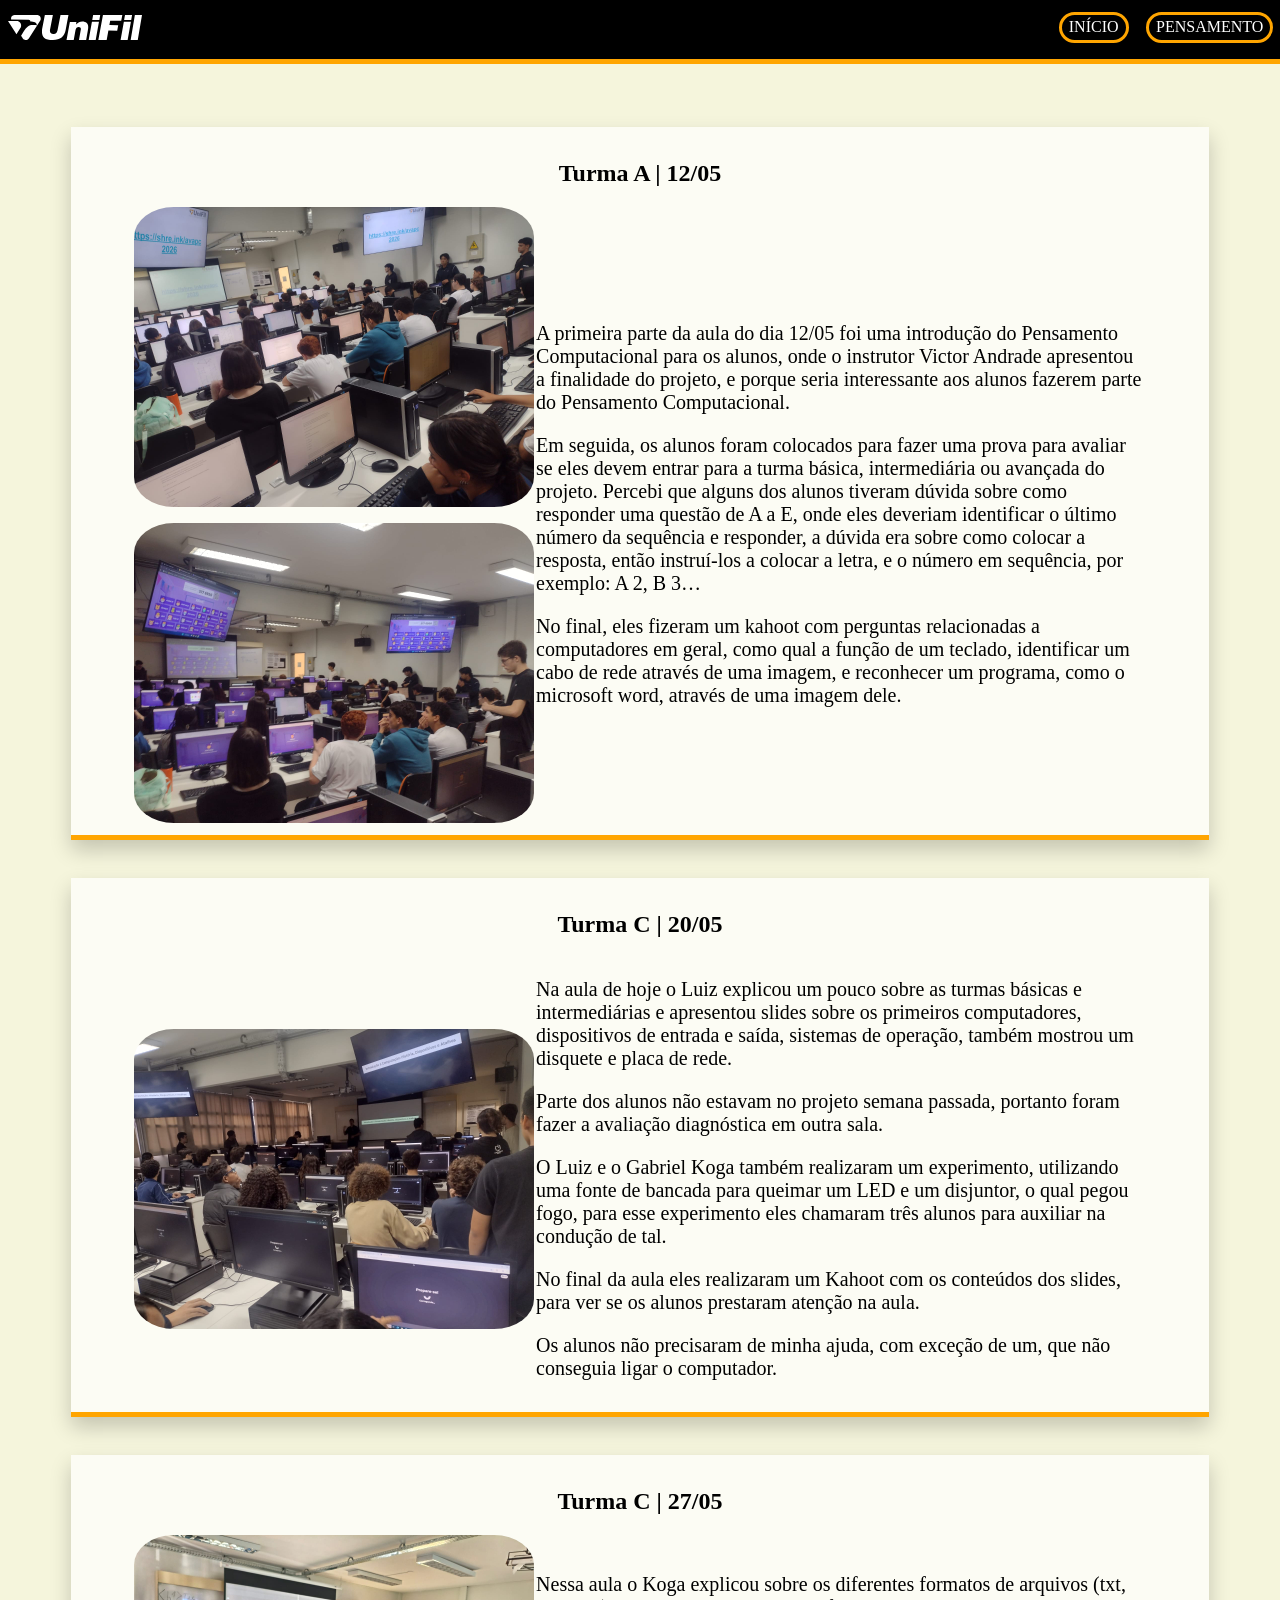
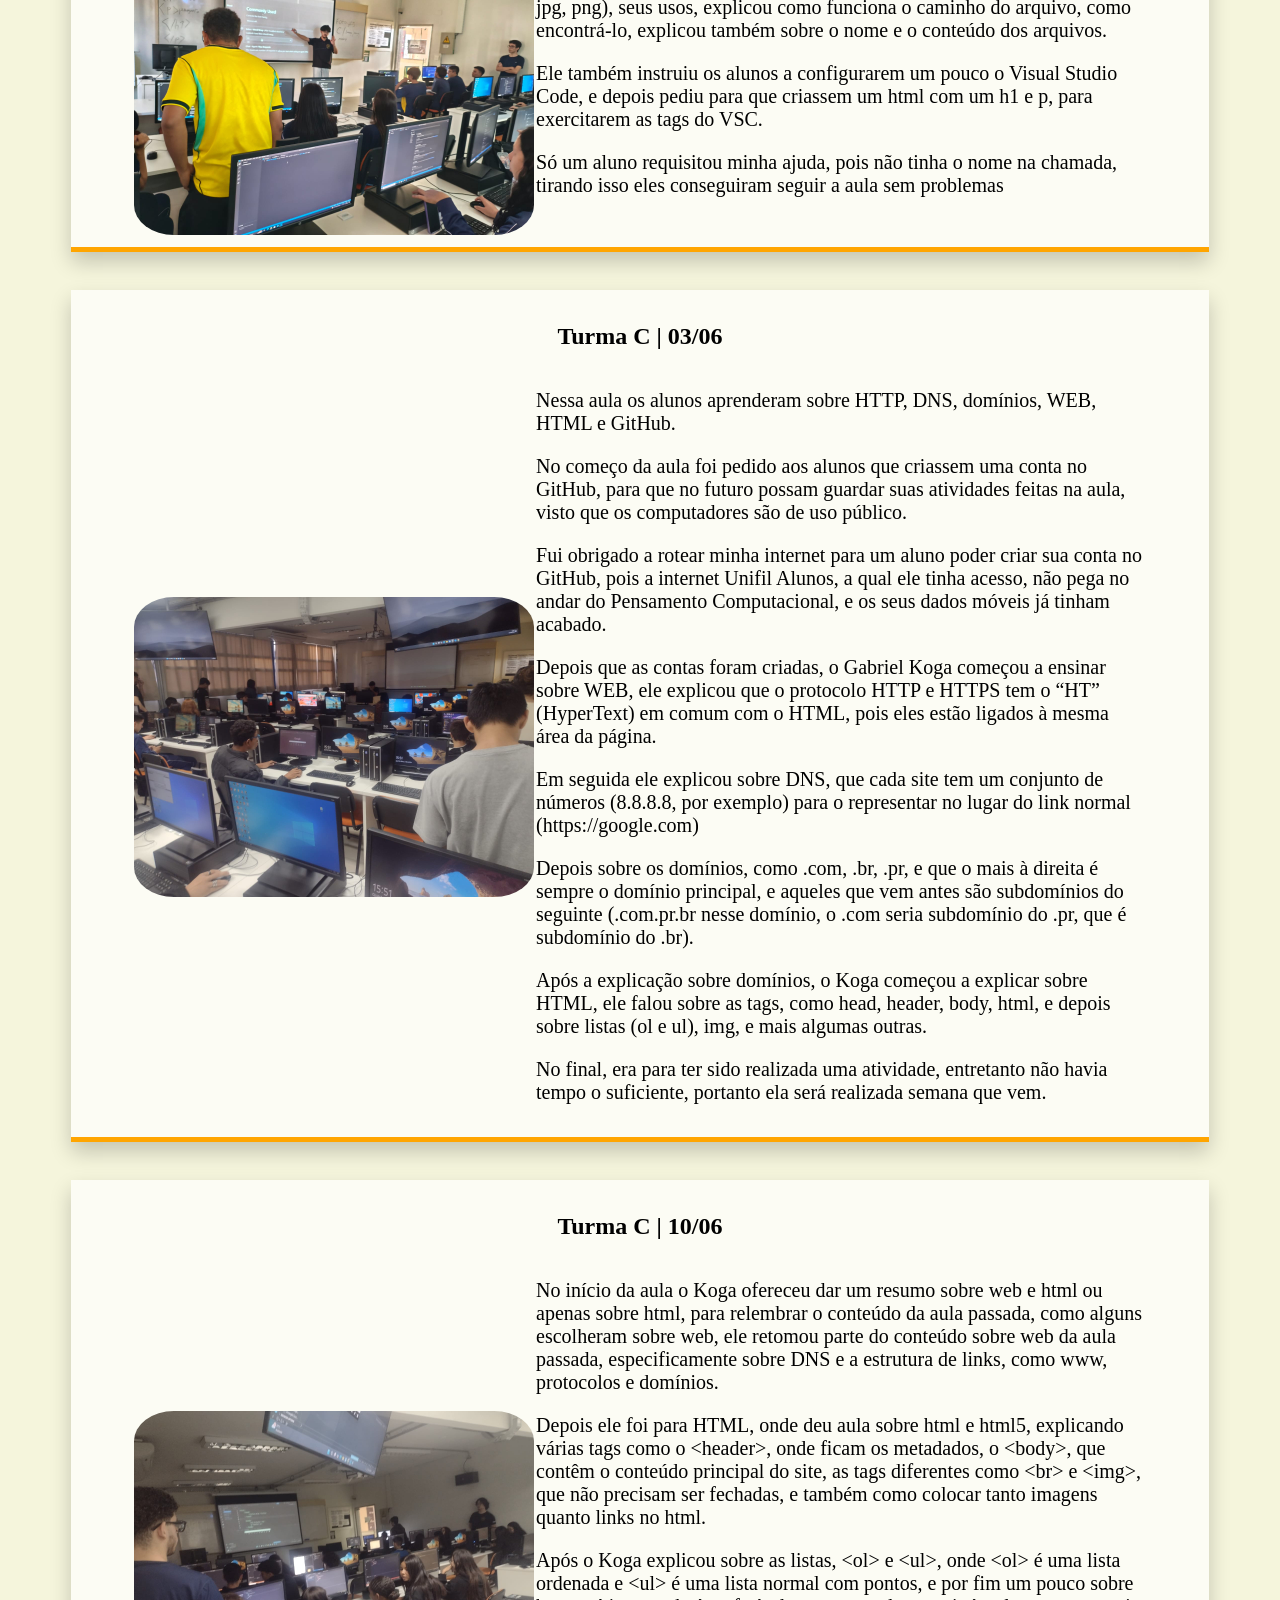
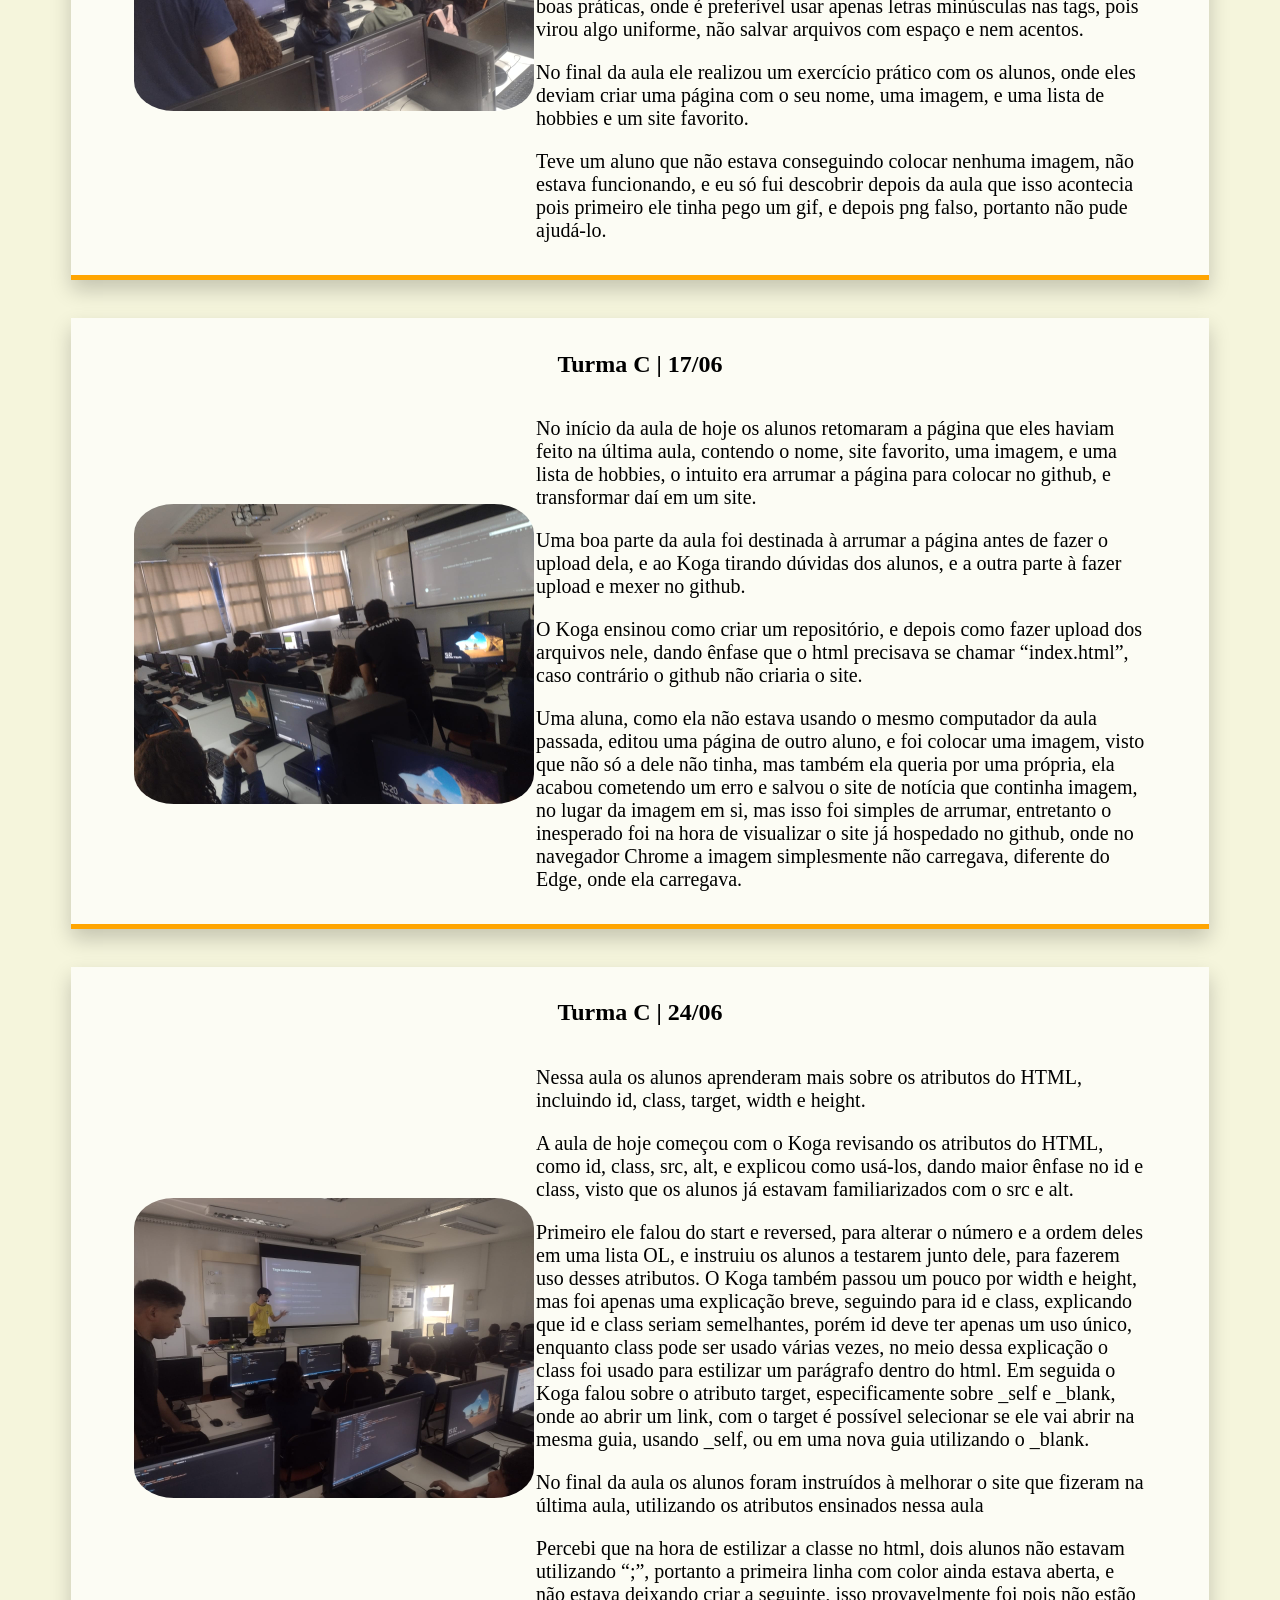
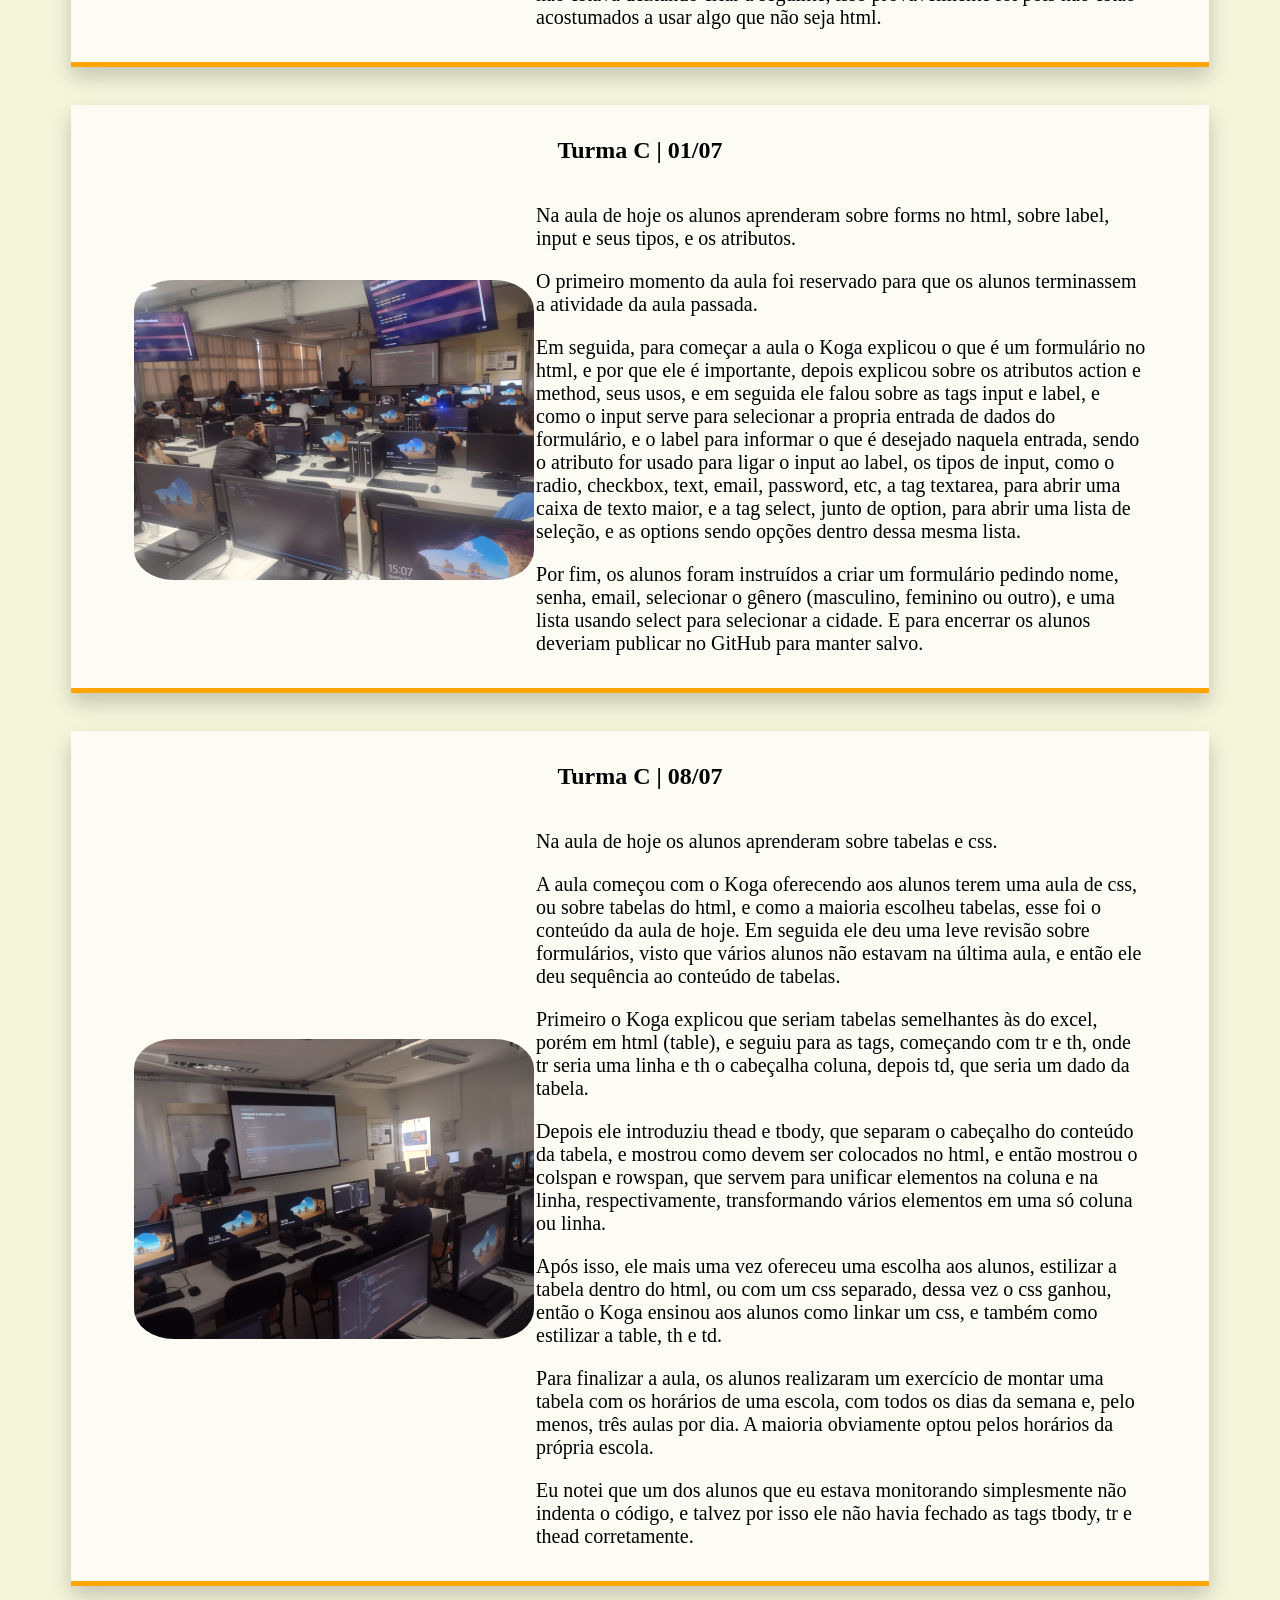
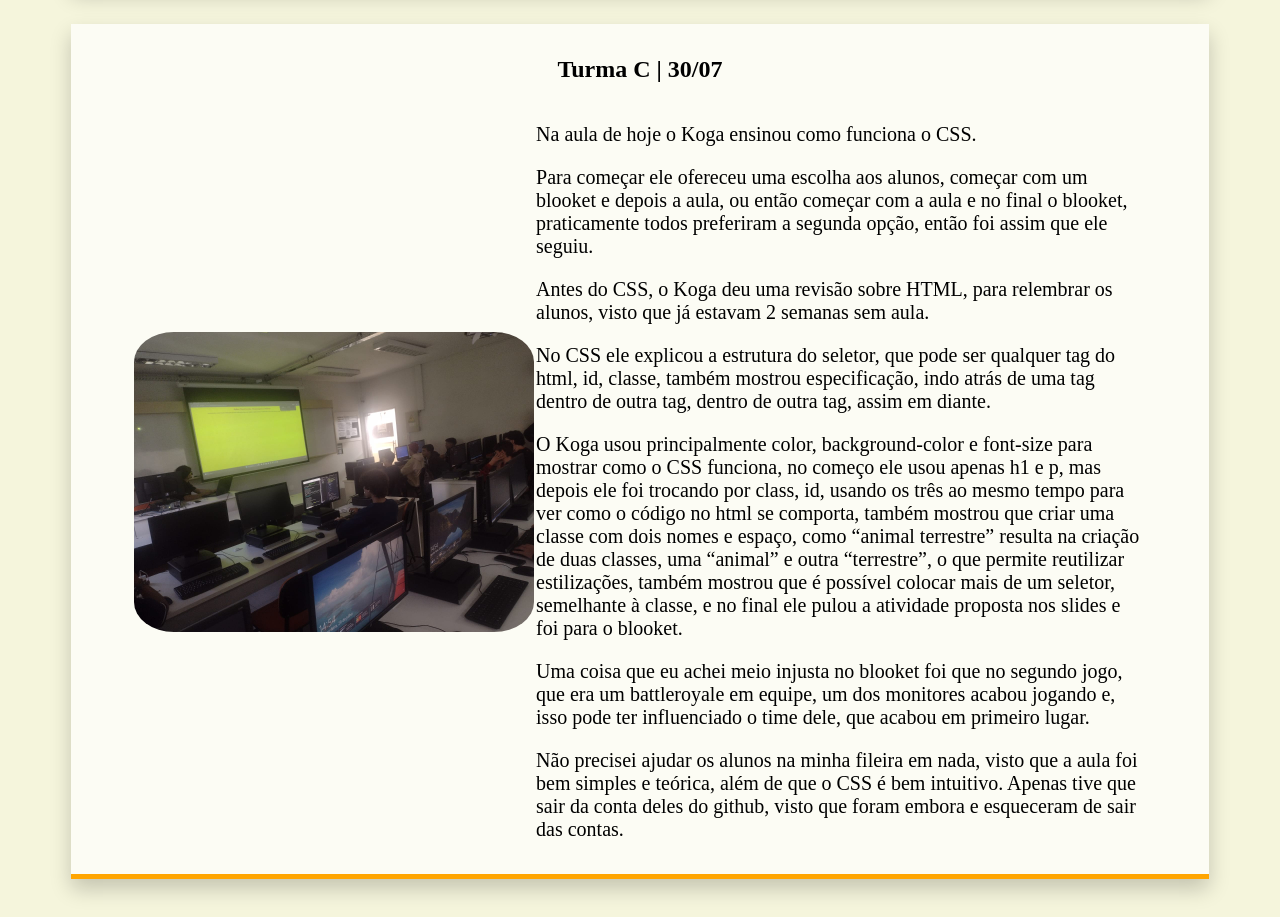
==== pensamento/bim2.html @ b93578c9 "Add files via upload" ====
<!DOCTYPE html>
<html lang="pt-br">
<head>
    <meta charset="UTF-8">
    <meta name="viewport" content="width=device-width, initial-scale=1.0">
    <title>Portfólio</title>
    <link rel="stylesheet" href="/style.css">
</head>
<body>
    <header>
        <img class="logo" src="/imagem/logounifil2.svg" alt="UniFil">
        <div class="links">
            <a class="atual" href="/index.html">INÍCIO</a>
            <a class="pagina" href="pensamento.html">PENSAMENTO</a>
        </div>
    </header>
    <section class="aulas">
        <h1>Turma A | 12/05</h1>
        <div class ="card">
            <div class="aula">
                <div class="fotos">
                    <img class="foto" src="/imagem/001.jpg" alt="foto1">
                    <img class="foto" src="/imagem/002.jpg" alt="foto2">
                </div>
                <div class="conteudo">
                    <p>A primeira parte da aula do dia 12/05 foi uma introdução do Pensamento Computacional para os alunos, onde o instrutor Victor Andrade apresentou a finalidade do projeto, e porque seria interessante aos alunos fazerem parte do Pensamento Computacional.</p>
                    <p>Em seguida, os alunos foram colocados para fazer uma prova para avaliar se eles devem entrar para a turma básica, intermediária ou avançada do projeto. Percebi que alguns dos alunos tiveram dúvida sobre como responder uma questão de A a E, onde eles deveriam identificar o último número da sequência e responder, a dúvida era sobre como colocar a resposta, então instruí-los a colocar a letra, e o número em sequência, por exemplo: A 2, B 3…</p>
                    <p>No final, eles fizeram um kahoot com perguntas relacionadas a computadores em geral, como qual a função de um teclado, identificar um cabo de rede através de uma imagem,  e reconhecer um programa, como o microsoft word, através de uma imagem dele.</p>
                </div>
            </div>
        </div>
    </section>
    <section class="aulas">
        <h1>Turma C | 20/05</h1>
        <div class ="card">
            <div class="aula">
                <div class="fotos">
                    <img class="foto" src="/imagem/003.jpg" alt="foto">
                </div>
                <div class="conteudo">
                    <p>Na aula de hoje o Luiz explicou um pouco sobre as turmas básicas e intermediárias e apresentou slides sobre os primeiros computadores, dispositivos de entrada e saída, sistemas de operação, também mostrou um disquete e placa de rede.</p>
                    <p>Parte dos alunos não estavam no projeto semana passada, portanto foram fazer a avaliação diagnóstica em outra sala.</p>
                    <p>O Luiz e o Gabriel Koga também realizaram um experimento, utilizando uma fonte de bancada para queimar um LED e um disjuntor, o qual pegou fogo, para esse experimento eles chamaram três alunos para auxiliar na condução de tal.</p>
                    <p>No final da aula eles realizaram um Kahoot com os conteúdos dos slides, para ver se os alunos prestaram atenção na aula.</p>
                    <p>Os alunos não precisaram de minha ajuda, com exceção de um, que não conseguia ligar o computador.</p>
                </div>
            </div>
        </div>
    </section>
    <section class="aulas">
        <h1>Turma C | 27/05</h1>
        <div class ="card">
            <div class="aula">
                <div class="fotos">
                    <img class="foto" src="/imagem/004.jpg" alt="foto">
                </div>
                <div class="conteudo">
                    <p>Nessa aula o Koga explicou sobre os diferentes formatos de arquivos (txt, jpg, png), seus usos, explicou como funciona o caminho do arquivo, como encontrá-lo, explicou também sobre o nome e o conteúdo dos arquivos.</p>
                    <p>Ele também instruiu os alunos a configurarem um pouco o Visual Studio Code, e depois pediu para que criassem um html com um h1 e p, para exercitarem as tags do VSC.</p>
                    <p>Só um aluno requisitou minha ajuda, pois não tinha o nome na chamada, tirando isso eles conseguiram seguir a aula sem problemas</p>
                </div>
            </div>
        </div>
    </section>
    <section class="aulas">
        <h1>Turma C | 03/06</h1>
        <div class ="card">
            <div class="aula">
                <div class="fotos">
                    <img class="foto" src="/imagem/005.jpg" alt="foto">
                </div>
                <div class="conteudo">
                    <p>Nessa aula os alunos aprenderam sobre HTTP, DNS, domínios, WEB, HTML e GitHub.</p>
                    <p>No começo da aula foi pedido aos alunos que criassem uma conta no GitHub, para que no futuro possam guardar suas atividades feitas na aula, visto que os computadores são de uso público.</p>
                    <p>Fui obrigado a rotear minha internet para um aluno poder criar sua conta no GitHub, pois a internet Unifil Alunos, a qual ele tinha acesso, não pega no andar do Pensamento Computacional, e os seus dados móveis já tinham acabado.</p>
                    <p>Depois que as contas foram criadas, o Gabriel Koga começou a ensinar sobre WEB, ele explicou que o protocolo HTTP e HTTPS tem o “HT” (HyperText) em comum com o HTML, pois eles estão ligados à mesma área da página.</p>
                    <p>Em seguida ele explicou sobre DNS, que cada site tem um conjunto de números (8.8.8.8, por exemplo) para o representar no lugar do link normal (https://google.com)</p>
                    <p>Depois sobre os domínios, como .com, .br, .pr, e que o mais à direita é sempre o domínio principal, e aqueles que vem antes são subdomínios do seguinte (.com.pr.br nesse domínio, o .com seria subdomínio do .pr, que é subdomínio do .br). </p>
                    <p>Após a explicação sobre domínios, o Koga começou a explicar sobre HTML, ele falou sobre as tags, como head, header, body, html, e depois sobre listas (ol e ul), img, e mais algumas outras.</p>
                    <p>No final, era para ter sido realizada uma atividade, entretanto não havia tempo o suficiente, portanto ela será realizada semana que vem.</p>
                </div>
            </div>
        </div>
    </section>
    <section class="aulas">
        <h1>Turma C | 10/06</h1>
        <div class ="card">
            <div class="aula">
                <div class="fotos">
                    <img class="foto" src="/imagem/006.jpg" alt="foto">
                </div>
                <div class="conteudo">
                    <p>No início da aula o Koga ofereceu dar um resumo sobre web e html ou apenas sobre html, para relembrar o conteúdo da aula passada, como alguns escolheram sobre web, ele retomou parte do conteúdo sobre web da aula passada, especificamente sobre DNS e a estrutura de links, como www, protocolos e domínios.</p>
                    <p>Depois ele foi para HTML, onde deu aula sobre html e html5, explicando várias tags como o &lt;header&gt;, onde ficam os metadados, o &lt;body&gt;, que contêm o conteúdo principal do site, as tags diferentes como &lt;br&gt; e &lt;img&gt;, que não precisam ser fechadas, e também como colocar tanto imagens quanto links no html.</p>
                    <p>Após o Koga explicou sobre as listas, &lt;ol&gt; e &lt;ul&gt;, onde &lt;ol&gt; é uma lista ordenada e &lt;ul&gt; é uma lista normal com pontos, e por fim um pouco sobre boas práticas, onde é preferível usar apenas letras minúsculas nas tags, pois virou algo uniforme, não salvar arquivos com espaço e nem acentos.</p>
                    <p>No final da aula ele realizou um exercício prático com os alunos, onde eles deviam criar uma página com o seu nome, uma imagem, e uma lista de hobbies e um site favorito.</p>
                    <p>Teve um aluno que não estava conseguindo colocar nenhuma imagem, não estava funcionando, e eu só fui descobrir depois da aula que isso acontecia pois primeiro ele tinha pego um gif, e depois png falso, portanto não pude ajudá-lo.</p>
                </div>
            </div>
        </div>
    </section>
    <section class="aulas">
        <h1>Turma C | 17/06</h1>
        <div class ="card">
            <div class="aula">
                <div class="fotos">
                    <img class="foto" src="/imagem/007.jpg" alt="foto">
                </div>
                <div class="conteudo">
                    <p>No início da aula de hoje os alunos retomaram a página que eles haviam feito na última aula, contendo o nome, site favorito, uma imagem, e uma lista de hobbies, o intuito era arrumar a página para colocar no github, e transformar daí em um site.</p>
                    <p>Uma boa parte da aula foi destinada à arrumar a página antes de fazer o upload dela, e ao Koga tirando dúvidas dos alunos, e a outra parte à fazer upload e mexer no github.</p>
                    <p>O Koga ensinou como criar um repositório, e depois como fazer upload dos arquivos nele, dando ênfase que o html precisava se chamar “index.html”, caso contrário o github não criaria o site.</p>
                    <p>Uma aluna, como ela não estava usando o mesmo computador da aula passada, editou uma página de outro aluno, e foi colocar uma imagem, visto que não só a dele não tinha, mas também ela queria por uma própria, ela acabou cometendo um erro e salvou o site de notícia que continha imagem, no lugar da imagem em si, mas isso foi simples de arrumar, entretanto o inesperado foi na hora de visualizar o site já hospedado no github, onde no navegador Chrome a imagem simplesmente não carregava, diferente do Edge, onde ela carregava.</p>
                </div>
            </div>
        </div>
    </section>
    <section class="aulas">
        <h1>Turma C | 24/06</h1>
        <div class ="card">
            <div class="aula">
                <div class="fotos">
                    <img class="foto" src="/imagem/008.jpg" alt="foto">
                </div>
                <div class="conteudo">
                    <p>Nessa aula os alunos aprenderam mais sobre os atributos do HTML, incluindo id, class, target, width e height.</p>
                    <p> A aula de hoje começou com o Koga revisando os atributos do HTML, como id, class, src, alt, e explicou como usá-los, dando maior ênfase no id e class, visto que os alunos já estavam familiarizados com o src e alt.</p>
                    <p>Primeiro ele falou do start e reversed, para alterar o número e a ordem deles em uma lista OL, e instruiu os alunos a testarem junto dele, para fazerem uso desses atributos. O Koga também passou um pouco por width e height, mas foi apenas uma explicação breve, seguindo para id e class, explicando que id e class seriam semelhantes, porém id deve ter apenas um uso único, enquanto class pode ser usado várias vezes, no meio dessa explicação o class foi usado para estilizar um parágrafo dentro do html. Em seguida o Koga falou sobre o atributo target, especificamente sobre _self e _blank, onde ao abrir um link, com o target é possível selecionar se ele vai abrir na mesma guia, usando _self, ou em uma nova guia utilizando o _blank.</p>
                    <p>No final da aula os alunos foram instruídos à melhorar o site que fizeram na última aula, utilizando os atributos ensinados nessa aula</p>
                    <p>Percebi que na hora de estilizar a classe no html, dois alunos não estavam utilizando “;”, portanto a primeira linha com color ainda estava aberta, e não estava deixando criar a seguinte, isso provavelmente foi pois não estão acostumados a usar algo que não seja html.</p>
                </div>
            </div>
        </div>
    </section>
    <section class="aulas">
        <h1>Turma C | 01/07</h1>
        <div class ="card">
            <div class="aula">
                <div class="fotos">
                    <img class="foto" src="/imagem/009.jpg" alt="foto">
                </div>
                <div class="conteudo">
                    <p>Na aula de hoje os alunos aprenderam sobre forms no html, sobre label, input e seus tipos, e os atributos.</p>
                    <p>O primeiro momento da aula foi reservado para que os alunos terminassem a atividade da aula passada.</p>
                    <p>Em seguida, para começar  a aula o Koga explicou o que é um formulário no html, e por que ele é importante, depois explicou sobre os atributos action e method, seus usos, e em seguida ele falou sobre as tags input e label, e como o input serve para selecionar a propria entrada de dados do formulário, e o label para informar o que é desejado naquela entrada, sendo o atributo for usado para ligar o input ao label, os tipos de input, como o radio, checkbox, text, email, password, etc, a tag textarea, para abrir uma caixa de texto maior, e a tag select, junto de option, para abrir uma lista de seleção, e as options sendo opções dentro dessa mesma lista.</p>
                    <p>Por fim, os alunos foram instruídos a criar um formulário pedindo nome, senha, email, selecionar o gênero (masculino, feminino ou outro), e uma lista usando select para selecionar a cidade. E para encerrar os alunos deveriam publicar no GitHub para manter salvo.</p>
                </div>
            </div>
        </div>
    </section>
    <section class="aulas">
        <h1>Turma C | 08/07</h1>
        <div class ="card">
            <div class="aula">
                <div class="fotos">
                    <img class="foto" src="/imagem/010.jpg" alt="foto">
                </div>
                <div class="conteudo">
                    <p>Na aula de hoje os alunos aprenderam sobre tabelas e css.</p>
                    <p>A aula começou com o Koga oferecendo aos alunos terem uma aula de css, ou sobre tabelas do html, e como a maioria escolheu tabelas, esse foi o conteúdo da aula de hoje. Em seguida ele deu uma leve revisão sobre formulários, visto que vários alunos não estavam na última aula, e então ele deu sequência ao conteúdo de tabelas.</p>
                    <p>Primeiro o Koga explicou que seriam tabelas semelhantes às do excel, porém em html (table), e seguiu para as tags, começando com tr e th, onde tr seria uma linha e th o cabeçalha coluna, depois td, que seria um dado da tabela.</p>
                    <p>	Depois ele introduziu thead e tbody, que separam o cabeçalho do conteúdo da tabela, e mostrou como devem ser colocados no html, e então mostrou o colspan e rowspan, que servem para unificar elementos na coluna e na linha, respectivamente, transformando vários elementos em uma só coluna ou linha.</p>
                    <p>Após isso, ele mais uma vez ofereceu uma escolha aos alunos, estilizar a tabela dentro do html, ou com um css separado, dessa vez o css ganhou, então o Koga ensinou aos alunos como linkar um css, e também como estilizar a table, th e td.</p>
                    <p>Para finalizar a aula, os alunos realizaram um exercício de montar uma tabela com os horários de uma escola, com todos os dias da semana e, pelo menos, três aulas por dia. A maioria obviamente optou pelos horários da própria escola.</p>
                    <p>Eu notei que um dos alunos que eu estava monitorando simplesmente não indenta o código, e talvez por isso ele não havia fechado as tags tbody, tr e thead corretamente.</p>
                </div>
            </div>
        </div>
    </section>
    <section class="aulas">
        <h1>Turma C | 30/07</h1>
        <div class ="card">
            <div class="aula">
                <div class="fotos">
                    <img class="foto" src="/imagem/011.jpg" alt="foto">
                </div>
                <div class="conteudo">
                    <p>Na aula de hoje o Koga ensinou como funciona o CSS.</p>
                    <p>Para começar ele ofereceu uma escolha aos alunos, começar com um blooket e depois a aula, ou então começar com a aula e no final o blooket, praticamente todos preferiram a segunda opção, então foi assim que ele seguiu.</p>
                    <p>Antes do CSS, o Koga deu uma revisão sobre HTML, para relembrar os alunos, visto que já estavam 2 semanas sem aula.</p>
                    <p>No CSS ele explicou a estrutura do seletor, que pode ser qualquer tag do html, id, classe, também mostrou especificação, indo atrás de uma tag dentro de outra tag, dentro de outra tag, assim em diante.</p>
                    <p>O Koga usou principalmente color, background-color e font-size para mostrar como o CSS funciona, no começo ele usou apenas h1 e p, mas depois ele foi trocando por class, id, usando os três ao mesmo tempo para ver como o código no html se comporta, também mostrou que criar uma classe com dois nomes e espaço, como “animal terrestre” resulta na criação de duas classes, uma “animal” e outra “terrestre”, o que permite reutilizar estilizações, também mostrou que é possível colocar mais de um seletor, semelhante à classe, e no final ele pulou a atividade proposta nos slides e foi para o blooket.</p>
                    <p>Uma coisa que eu achei meio injusta no blooket foi que no segundo jogo, que era um battleroyale em equipe, um dos monitores acabou jogando e, isso pode ter influenciado o time dele, que acabou em primeiro lugar.</p>
                    <p>Não precisei ajudar os alunos na minha fileira em nada, visto que a aula foi bem simples e teórica, além de que o CSS é bem intuitivo. Apenas tive que sair da conta deles do github, visto que foram embora e esqueceram de sair das contas.</p>
                </div>
            </div>
        </div>
    </section>
</body>
</html>
---- style.css ----
.logo {
    height: 25px;
}
body {
    background-color: beige;
}
header {
    display: flex;
    align-items: center;
    justify-content: space-between;
    background-color: black;
    margin: -1%;
    margin-bottom: 5%;
    padding: 1%;
    padding-right: 4%;
    padding-bottom: 1%;
    border-bottom: orange solid 5px;
}
.links {
    gap: 10px;
    display: flex;
    align-items: center;
}
.atual {
    margin: 2%;
    padding: 2% 4%;
    background-color: black;
    color: white;
    border: solid orange;
    border-radius: 999px;
}
.pagina {
    margin: 2%;
    padding: 2% 4%;
    background-color: black;
    color: white;
    border: solid orange;
    border-radius: 999px;
    transition: transform 0.3s ease, box-shadow 0.3s ease;
}
.pagina:hover {
    transform: scale(1.05);
    box-shadow: 0 10px 20px rgba(0, 0, 0, 0.2);
}
footer {
    background-color: black;
    margin: -1%;
    padding: 1%;
    padding-bottom: 0%;
}
.box {
    display: flex;
    flex-wrap: wrap;
    flex-direction: column;
    align-items: center;
    justify-content: space-around;
    box-shadow: 0 10px 20px rgba(0, 0, 0, 0.2);
    background-color: rgba(255, 255, 255, 0.7);
    border-bottom: orange solid 5px;
    margin: 5% 5%;
    padding: 1% 1%;
    color: black;
}
.card {
    display: flex;
    align-items: center;
}
footer {
    display: flex;
    flex-direction: column;
    align-items: flex-start;
    padding: 0% 5%;
    color: white;
}
p {
    font-size: 24px;
}
.bimestre {
    display: flex;
    flex-direction: column;
    align-items: center;
    justify-content: center;
    padding: 5% 8%;
    border: solid orange 5px;
    border-radius: 999px;
    color: white;
    background-color: black;
    font-size: 24px;
}
.fotos {
    display: grid;
    grid-template-columns: repeat(auto-fit, minmax(200px, 1fr));
    gap: 16px;
}
.conteudo {
    padding-left: 15%;
}
.conteudo p {
    font-size: 20px;
}
.foto {
    border-radius: 10%;
    width: 400px;
    object-fit: cover;
    transition: transform 0.3s ease, box-shadow 0.3s ease;
}
.foto:hover {
    transform: scale(1.05);
    box-shadow: 0 10px 20px rgba(0, 0, 0, 0.2);
}
.bimestres {
    display: flex;
    flex-wrap: wrap;    
    justify-content: center;
    gap: 40px;
}
a {
    text-decoration: none;
    color: inherit;
}
svg {
    border: solid white;
    border-radius: 25%;
    
}
.ftexto {
    font-size: 20px;
}
.aula {
    display: flex;
    align-items: center;
    justify-content: space-between;
    gap: 50px;
    
}
.aulas {
    display: flex;
    flex-direction: column;
    align-items: center;
    justify-content: space-around;
    box-shadow: 0 10px 20px rgba(0, 0, 0, 0.2);
    background-color: rgba(255, 255, 255, 0.7);
    border-bottom: orange solid 5px;
    margin: 3% 5%;
    padding: 1% 5%;
    color: black;
}
.fotominha {
    width: 25%;
}
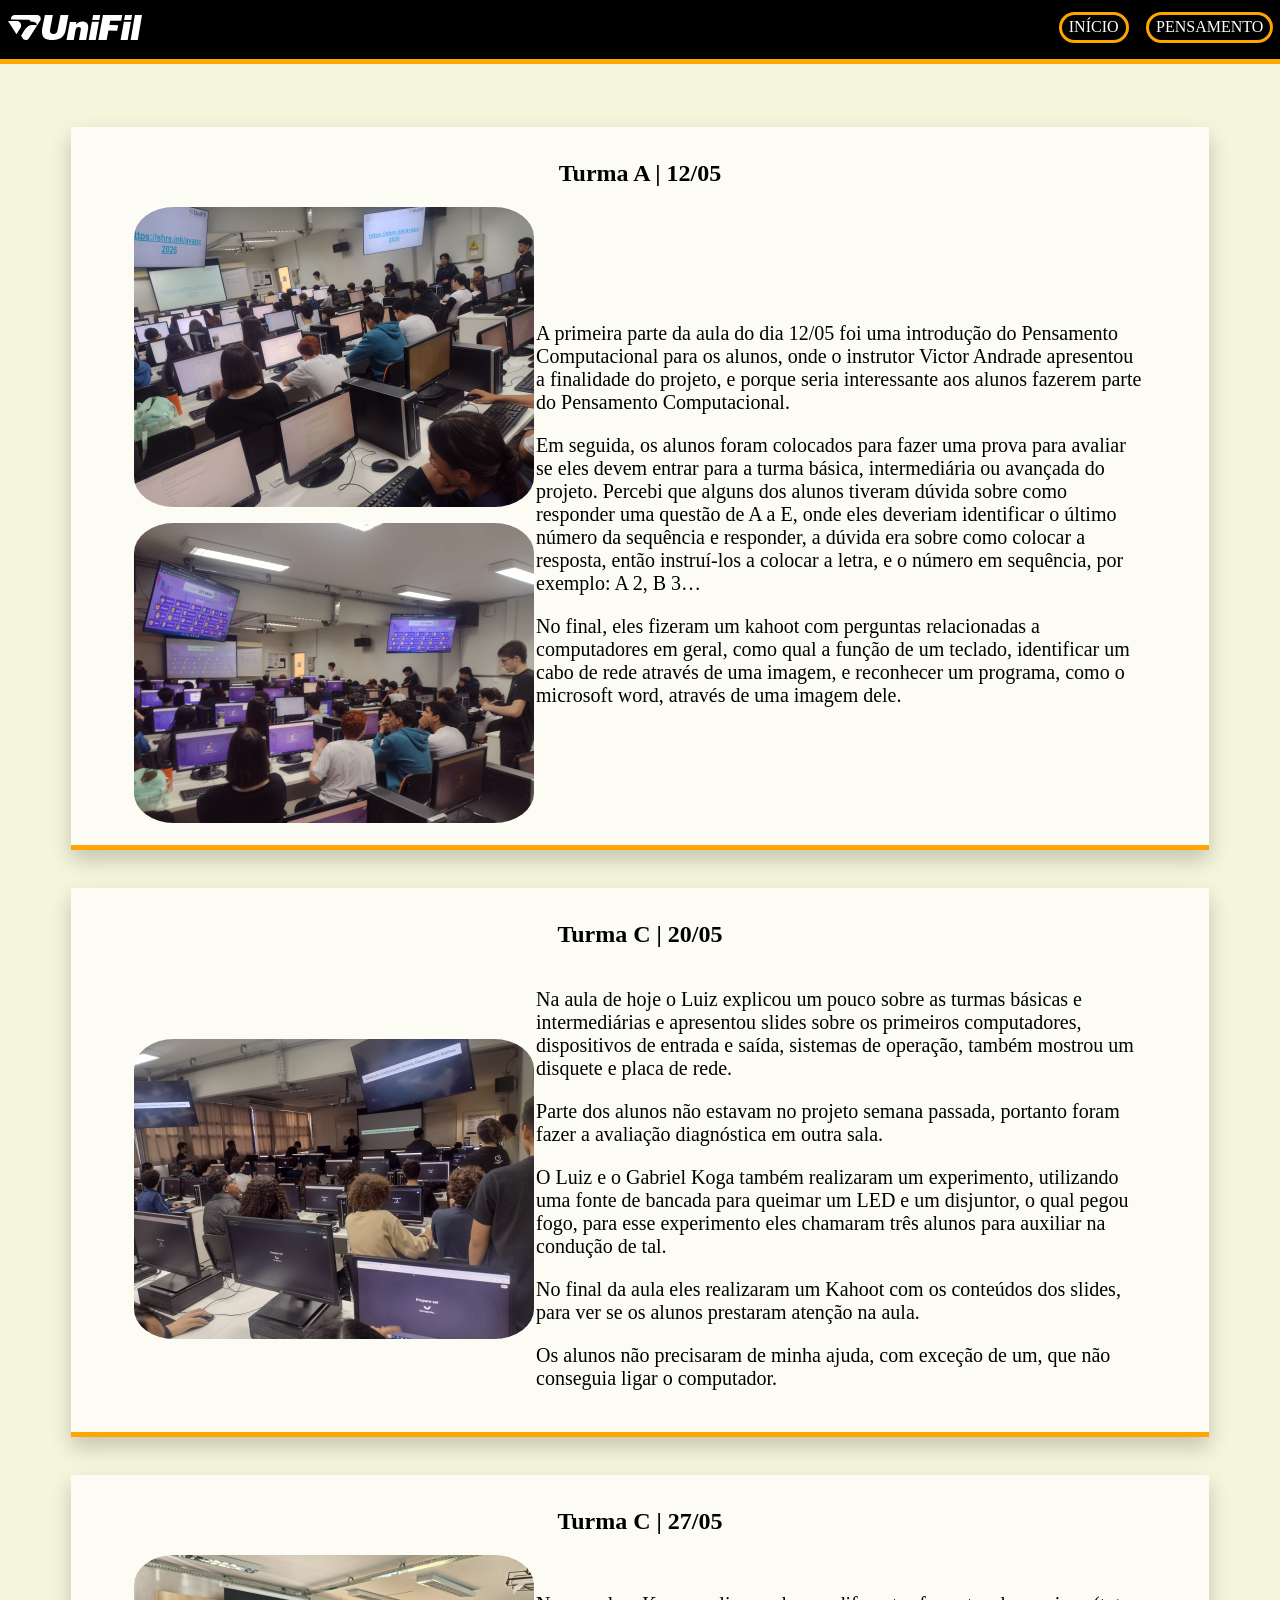
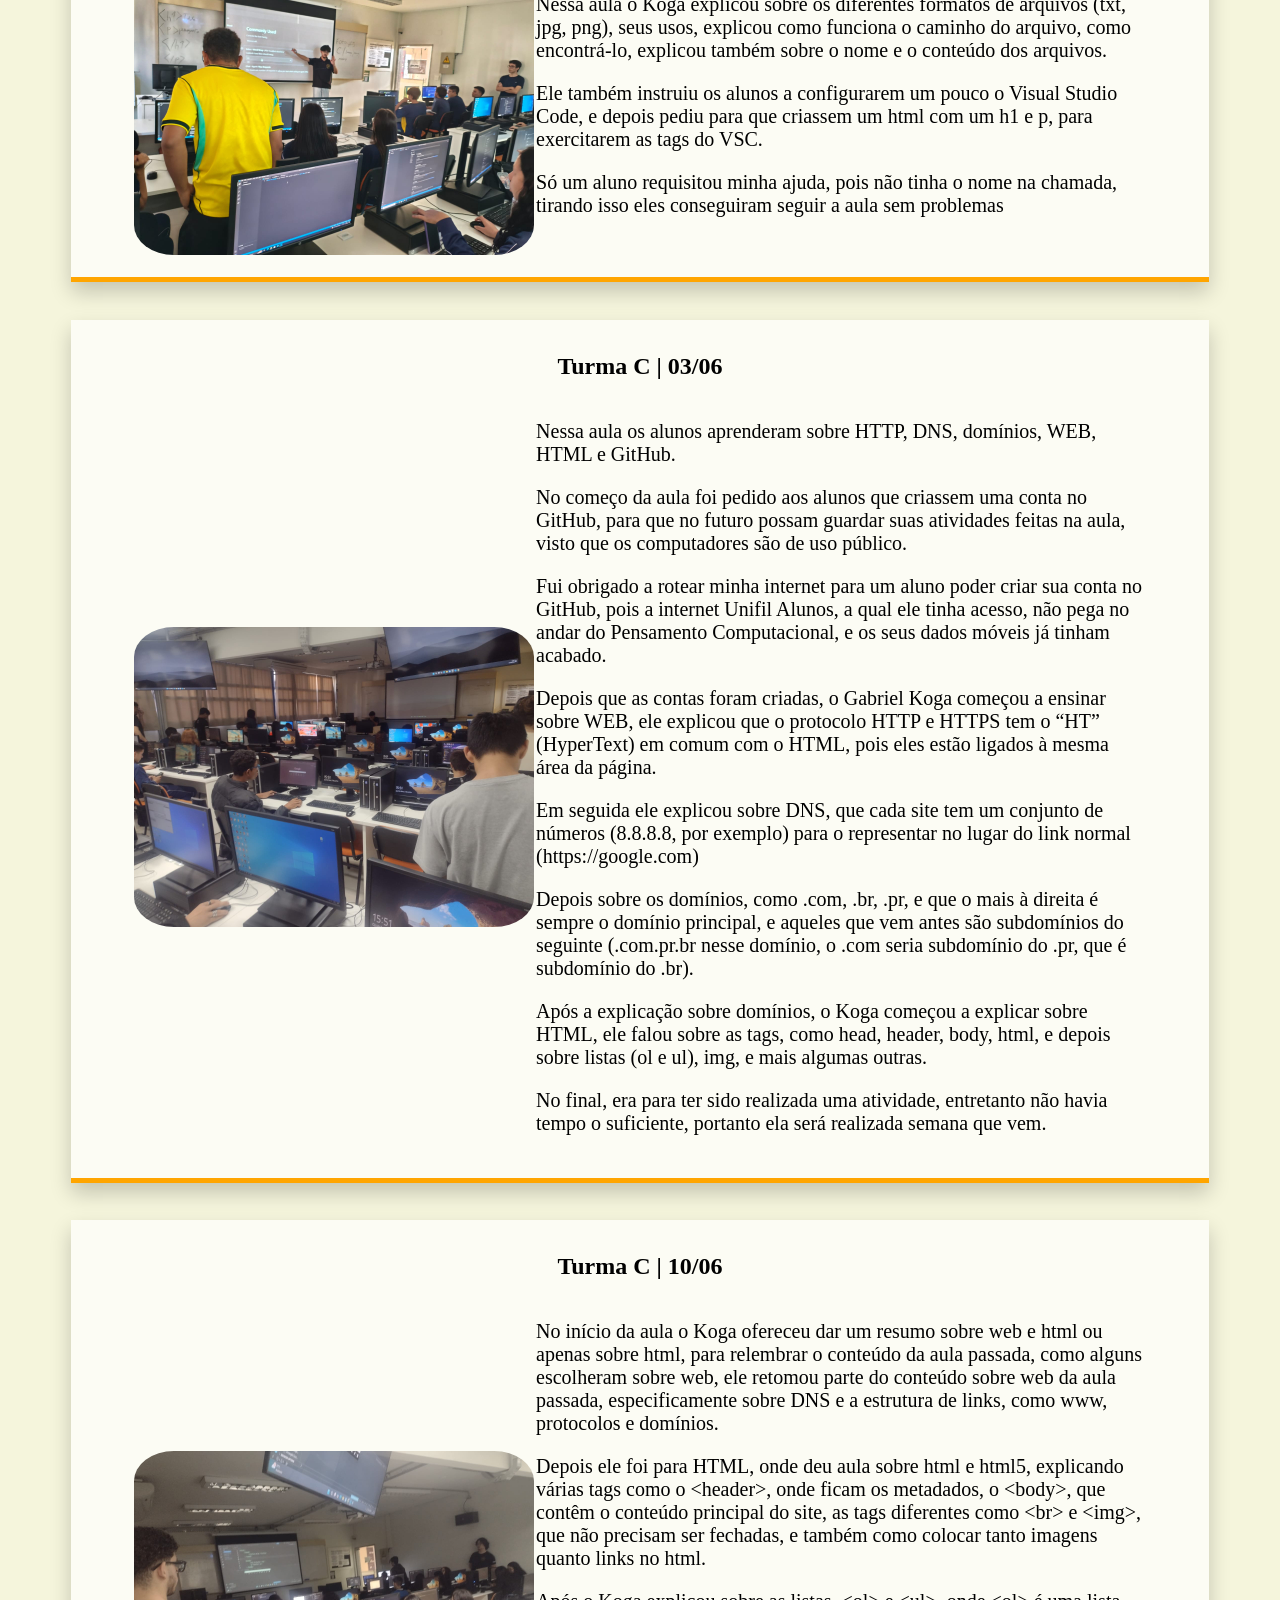
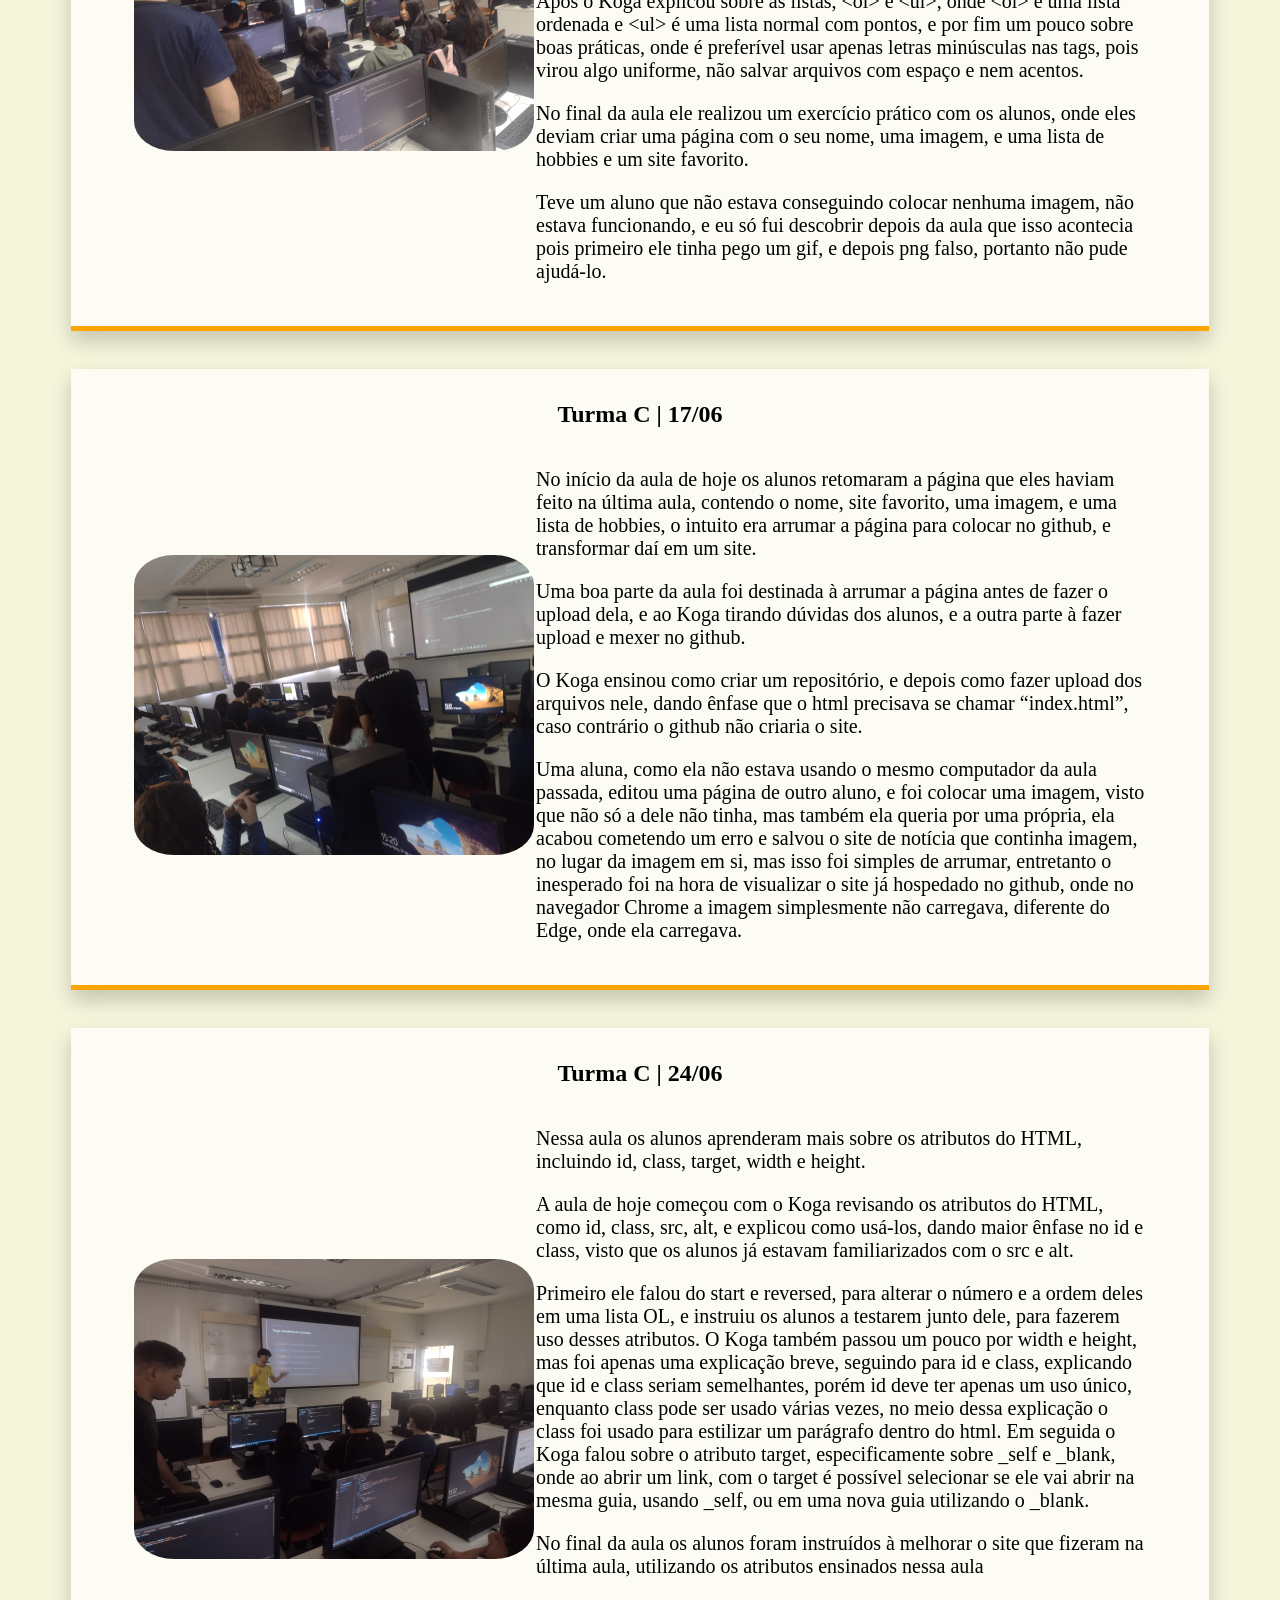
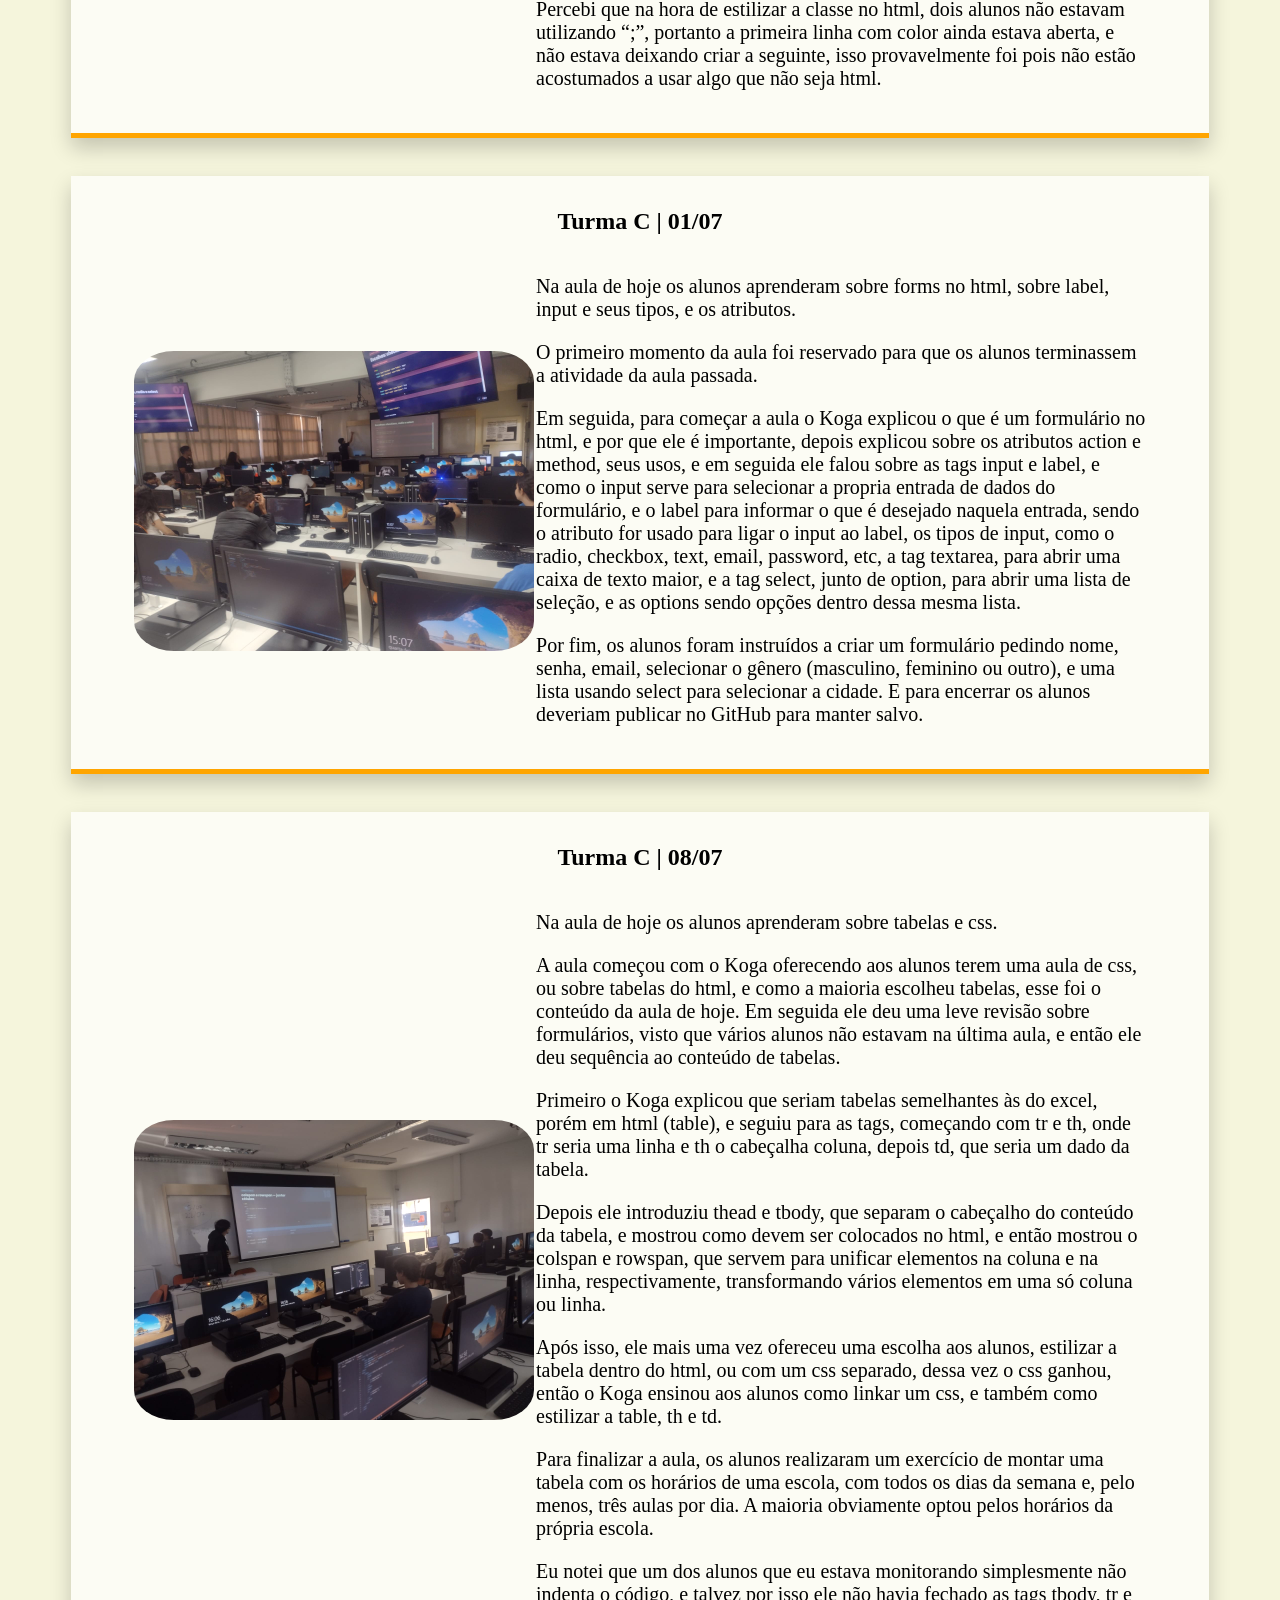
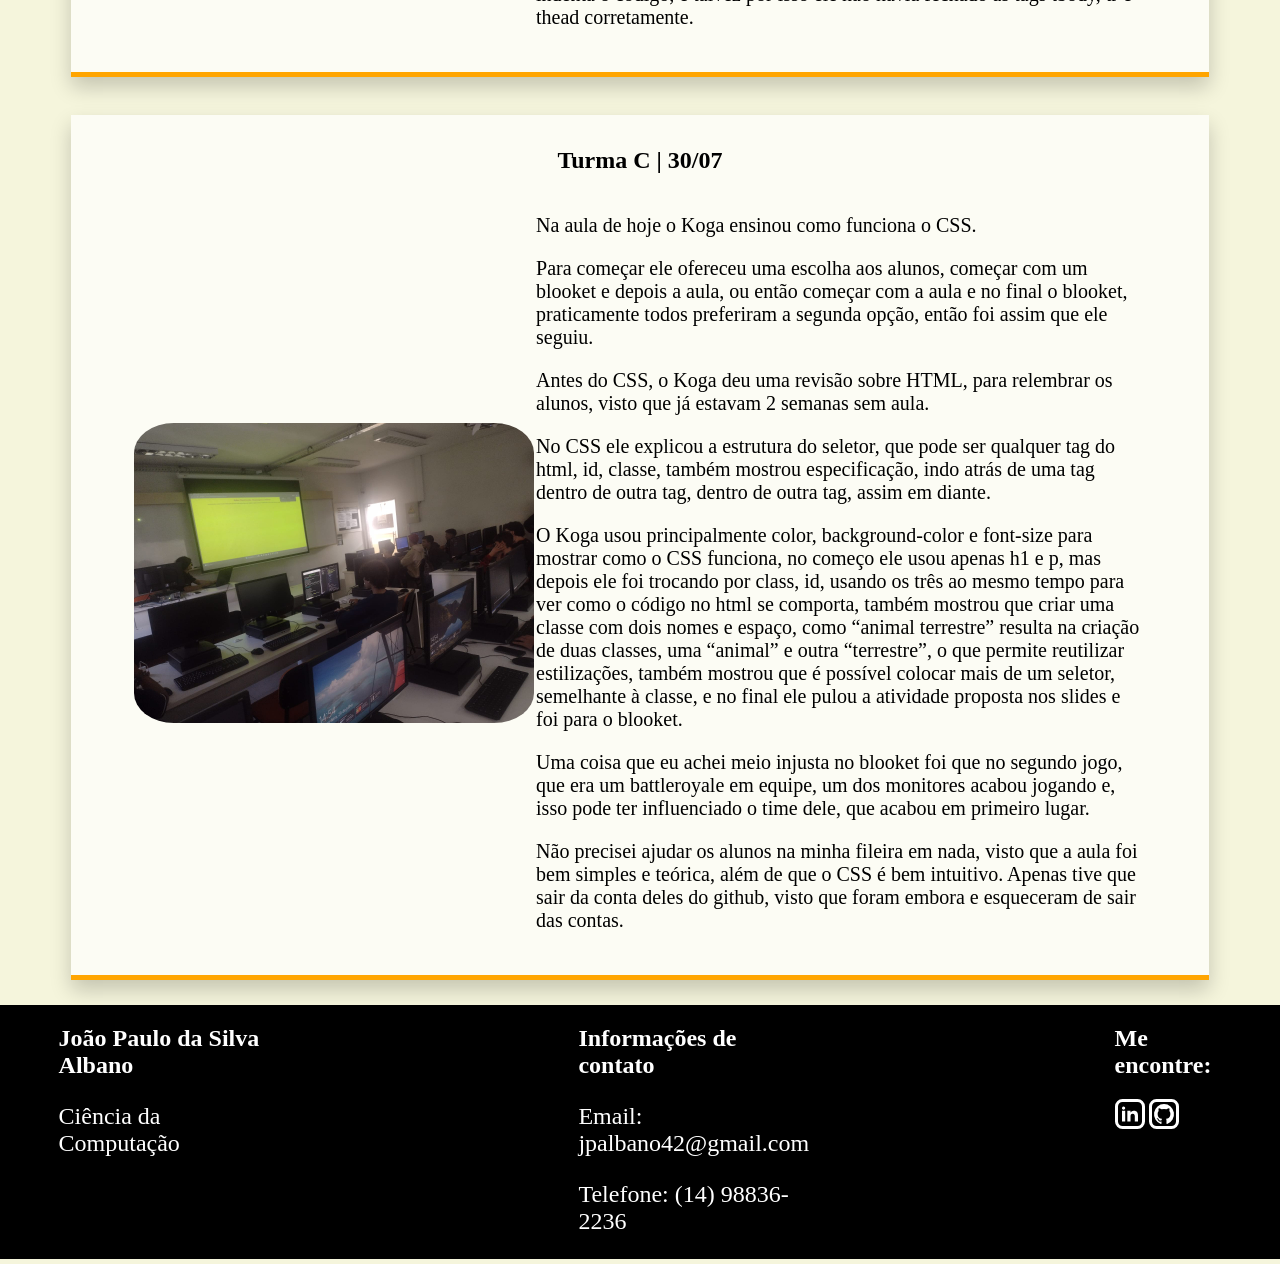
==== commit 3720f4be: "b3" ====
--- a/pensamento/bim2.html
+++ b/pensamento/bim2.html
@@ -3,14 +3,14 @@
 <head>
     <meta charset="UTF-8">
     <meta name="viewport" content="width=device-width, initial-scale=1.0">
-    <title>Portfólio</title>
-    <link rel="stylesheet" href="/style.css">
+    <title>B2 Pensamento Computacional</title>
+    <link rel="stylesheet" href="../style.css">
 </head>
 <body>
     <header>
-        <img class="logo" src="/imagem/logounifil2.svg" alt="UniFil">
+        <img class="logo" src="../imagem/logounifil2.svg" alt="UniFil">
         <div class="links">
-            <a class="atual" href="/index.html">INÍCIO</a>
+            <a class="atual" href="../index.html">INÍCIO</a>
             <a class="pagina" href="pensamento.html">PENSAMENTO</a>
         </div>
     </header>
@@ -19,8 +19,8 @@
         <div class ="card">
             <div class="aula">
                 <div class="fotos">
-                    <img class="foto" src="/imagem/001.jpg" alt="foto1">
-                    <img class="foto" src="/imagem/002.jpg" alt="foto2">
+                    <img class="foto" src="../imagem/001.jpg" alt="foto1">
+                    <img class="foto" src="../imagem/002.jpg" alt="foto2">
                 </div>
                 <div class="conteudo">
                     <p>A primeira parte da aula do dia 12/05 foi uma introdução do Pensamento Computacional para os alunos, onde o instrutor Victor Andrade apresentou a finalidade do projeto, e porque seria interessante aos alunos fazerem parte do Pensamento Computacional.</p>
@@ -35,7 +35,7 @@
         <div class ="card">
             <div class="aula">
                 <div class="fotos">
-                    <img class="foto" src="/imagem/003.jpg" alt="foto">
+                    <img class="foto" src="../imagem/003.jpg" alt="foto">
                 </div>
                 <div class="conteudo">
                     <p>Na aula de hoje o Luiz explicou um pouco sobre as turmas básicas e intermediárias e apresentou slides sobre os primeiros computadores, dispositivos de entrada e saída, sistemas de operação, também mostrou um disquete e placa de rede.</p>
@@ -52,7 +52,7 @@
         <div class ="card">
             <div class="aula">
                 <div class="fotos">
-                    <img class="foto" src="/imagem/004.jpg" alt="foto">
+                    <img class="foto" src="../imagem/004.jpg" alt="foto">
                 </div>
                 <div class="conteudo">
                     <p>Nessa aula o Koga explicou sobre os diferentes formatos de arquivos (txt, jpg, png), seus usos, explicou como funciona o caminho do arquivo, como encontrá-lo, explicou também sobre o nome e o conteúdo dos arquivos.</p>
@@ -67,7 +67,7 @@
         <div class ="card">
             <div class="aula">
                 <div class="fotos">
-                    <img class="foto" src="/imagem/005.jpg" alt="foto">
+                    <img class="foto" src="../imagem/005.jpg" alt="foto">
                 </div>
                 <div class="conteudo">
                     <p>Nessa aula os alunos aprenderam sobre HTTP, DNS, domínios, WEB, HTML e GitHub.</p>
@@ -87,7 +87,7 @@
         <div class ="card">
             <div class="aula">
                 <div class="fotos">
-                    <img class="foto" src="/imagem/006.jpg" alt="foto">
+                    <img class="foto" src="../imagem/006.jpg" alt="foto">
                 </div>
                 <div class="conteudo">
                     <p>No início da aula o Koga ofereceu dar um resumo sobre web e html ou apenas sobre html, para relembrar o conteúdo da aula passada, como alguns escolheram sobre web, ele retomou parte do conteúdo sobre web da aula passada, especificamente sobre DNS e a estrutura de links, como www, protocolos e domínios.</p>
@@ -104,7 +104,7 @@
         <div class ="card">
             <div class="aula">
                 <div class="fotos">
-                    <img class="foto" src="/imagem/007.jpg" alt="foto">
+                    <img class="foto" src="../imagem/007.jpg" alt="foto">
                 </div>
                 <div class="conteudo">
                     <p>No início da aula de hoje os alunos retomaram a página que eles haviam feito na última aula, contendo o nome, site favorito, uma imagem, e uma lista de hobbies, o intuito era arrumar a página para colocar no github, e transformar daí em um site.</p>
@@ -120,7 +120,7 @@
         <div class ="card">
             <div class="aula">
                 <div class="fotos">
-                    <img class="foto" src="/imagem/008.jpg" alt="foto">
+                    <img class="foto" src="../imagem/008.jpg" alt="foto">
                 </div>
                 <div class="conteudo">
                     <p>Nessa aula os alunos aprenderam mais sobre os atributos do HTML, incluindo id, class, target, width e height.</p>
@@ -137,7 +137,7 @@
         <div class ="card">
             <div class="aula">
                 <div class="fotos">
-                    <img class="foto" src="/imagem/009.jpg" alt="foto">
+                    <img class="foto" src="../imagem/009.jpg" alt="foto">
                 </div>
                 <div class="conteudo">
                     <p>Na aula de hoje os alunos aprenderam sobre forms no html, sobre label, input e seus tipos, e os atributos.</p>
@@ -153,7 +153,7 @@
         <div class ="card">
             <div class="aula">
                 <div class="fotos">
-                    <img class="foto" src="/imagem/010.jpg" alt="foto">
+                    <img class="foto" src="../imagem/010.jpg" alt="foto">
                 </div>
                 <div class="conteudo">
                     <p>Na aula de hoje os alunos aprenderam sobre tabelas e css.</p>
@@ -172,7 +172,7 @@
         <div class ="card">
             <div class="aula">
                 <div class="fotos">
-                    <img class="foto" src="/imagem/011.jpg" alt="foto">
+                    <img class="foto" src="../imagem/011.jpg" alt="foto">
                 </div>
                 <div class="conteudo">
                     <p>Na aula de hoje o Koga ensinou como funciona o CSS.</p>
@@ -187,4 +187,31 @@
         </div>
     </section>
 </body>
+<footer>
+    <div class="rodape">
+        <div>
+            <h2>João Paulo da Silva Albano</h2>
+            <p>Ciência da Computação</p>
+        </div>
+        <div>
+            <h2>Informações de contato</h2>
+            <p>Email: jpalbano42@gmail.com</p>
+            <p>Telefone: (14) 98836-2236</p>
+        </div>
+        <div>
+            <h2>Me encontre:</h2>
+            <a href="https://www.linkedin.com/in/jo%C3%A3o-paulo-da-silva-albano-82b1b13b4">
+                <svg class="w-6 h-6 text-gray-800 dark:text-white" aria-hidden="true" xmlns="http://www.w3.org/2000/svg" width="24" height="24" fill="currentColor" viewBox="0 0 24 24">
+                    <path fill-rule="evenodd" d="M12.51 8.796v1.697a3.738 3.738 0 0 1 3.288-1.684c3.455 0 4.202 2.16 4.202 4.97V19.5h-3.2v-5.072c0-1.21-.244-2.766-2.128-2.766-1.827 0-2.139 1.317-2.139 2.676V19.5h-3.19V8.796h3.168ZM7.2 6.106a1.61 1.61 0 0 1-.988 1.483 1.595 1.595 0 0 1-1.743-.348A1.607 1.607 0 0 1 5.6 4.5a1.601 1.601 0 0 1 1.6 1.606Z" clip-rule="evenodd"/>
+                    <path d="M7.2 8.809H4V19.5h3.2V8.809Z"/>
+                </svg>
+            </a>
+            <a href="https://github.com/jp-albano">
+                <svg class="w-6 h-6 text-gray-800 dark:text-white" aria-hidden="true" xmlns="http://www.w3.org/2000/svg" width="24" height="24" fill="currentColor" viewBox="0 0 24 24">
+                    <path fill-rule="evenodd" d="M12.006 2a9.847 9.847 0 0 0-6.484 2.44 10.32 10.32 0 0 0-3.393 6.17 10.48 10.48 0 0 0 1.317 6.955 10.045 10.045 0 0 0 5.4 4.418c.504.095.683-.223.683-.494 0-.245-.01-1.052-.014-1.908-2.78.62-3.366-1.21-3.366-1.21a2.711 2.711 0 0 0-1.11-1.5c-.907-.637.07-.621.07-.621.317.044.62.163.885.346.266.183.487.426.647.71.135.253.318.476.538.655a2.079 2.079 0 0 0 2.37.196c.045-.52.27-1.006.635-1.37-2.219-.259-4.554-1.138-4.554-5.07a4.022 4.022 0 0 1 1.031-2.75 3.77 3.77 0 0 1 .096-2.713s.839-.275 2.749 1.05a9.26 9.26 0 0 1 5.004 0c1.906-1.325 2.74-1.05 2.74-1.05.37.858.406 1.828.101 2.713a4.017 4.017 0 0 1 1.029 2.75c0 3.939-2.339 4.805-4.564 5.058a2.471 2.471 0 0 1 .679 1.897c0 1.372-.012 2.477-.012 2.814 0 .272.18.592.687.492a10.05 10.05 0 0 0 5.388-4.421 10.473 10.473 0 0 0 1.313-6.948 10.32 10.32 0 0 0-3.39-6.165A9.847 9.847 0 0 0 12.007 2Z" clip-rule="evenodd"/>
+                </svg>
+            </a>
+        </div>
+    </div>
+</footer>
 </html>
--- a/style.css
+++ b/style.css
@@ -42,11 +42,14 @@
     transform: scale(1.05);
     box-shadow: 0 10px 20px rgba(0, 0, 0, 0.2);
 }
+.rodape {
+    display: flex;
+    justify-content: space-between;
+    gap: 300px;
+}
 footer {
     background-color: black;
     margin: -1%;
-    padding: 1%;
-    padding-bottom: 0%;
 }
 .box {
     display: flex;
@@ -123,14 +126,12 @@
     border-radius: 25%;
     
 }
-.ftexto {
-    font-size: 20px;
-}
 .aula {
     display: flex;
     align-items: center;
     justify-content: space-between;
     gap: 50px;
+    padding-bottom: 1%;
     
 }
 .aulas {
@@ -147,4 +148,7 @@
 }
 .fotominha {
     width: 25%;
+    height: 25%;
+    border-radius: 100%;
+    border: solid orange;
 }
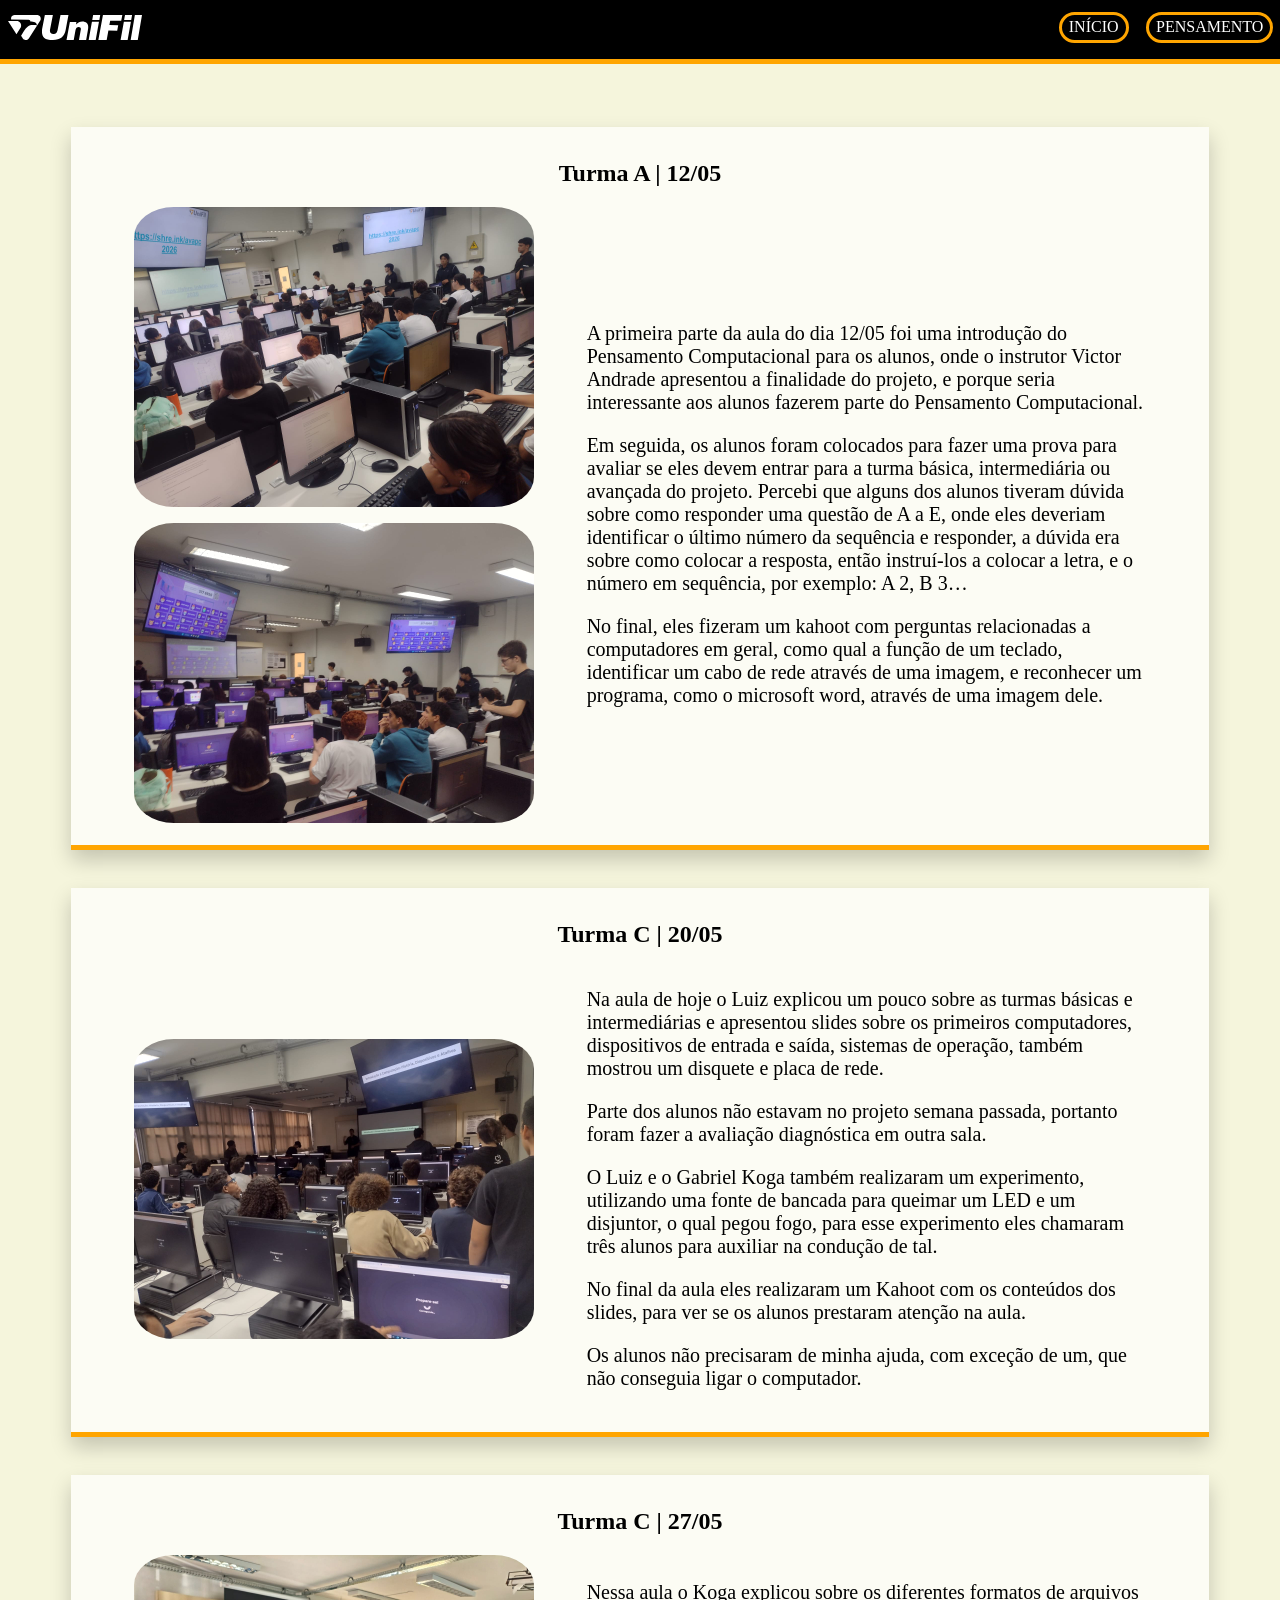
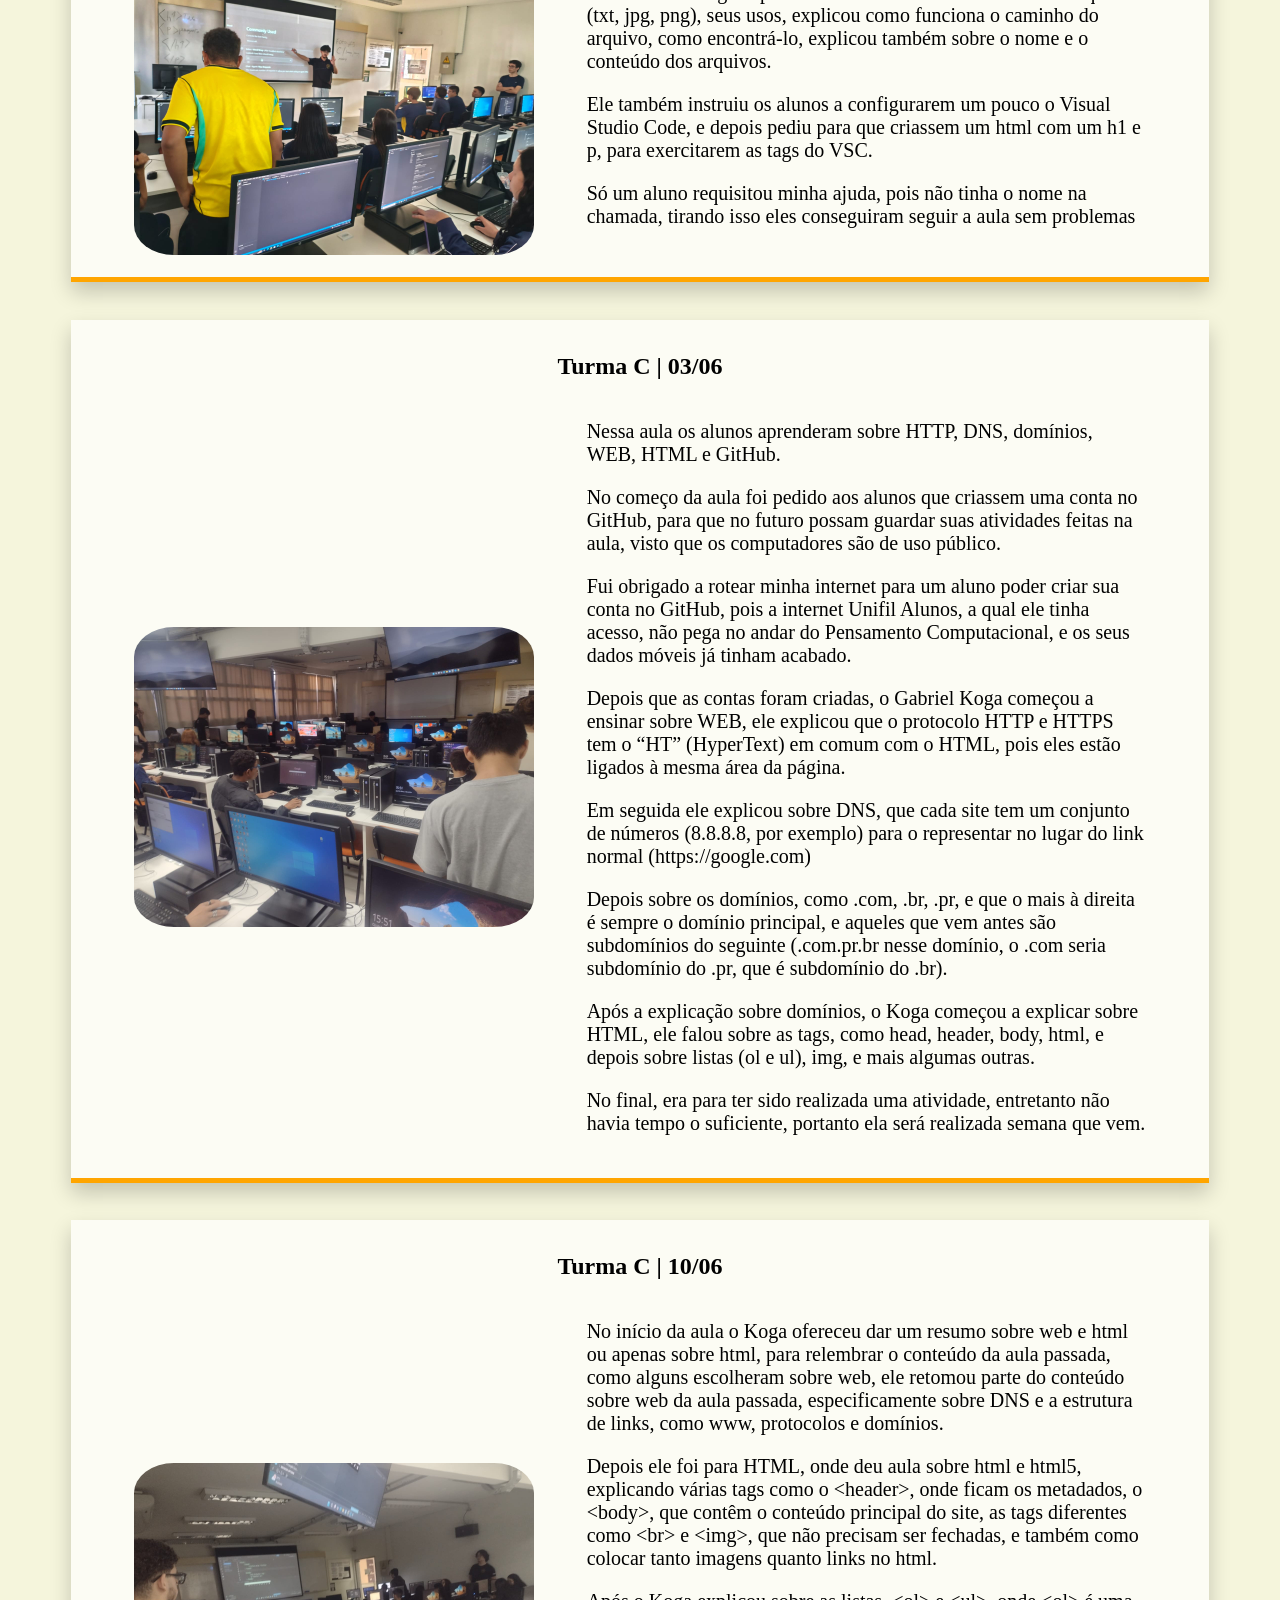
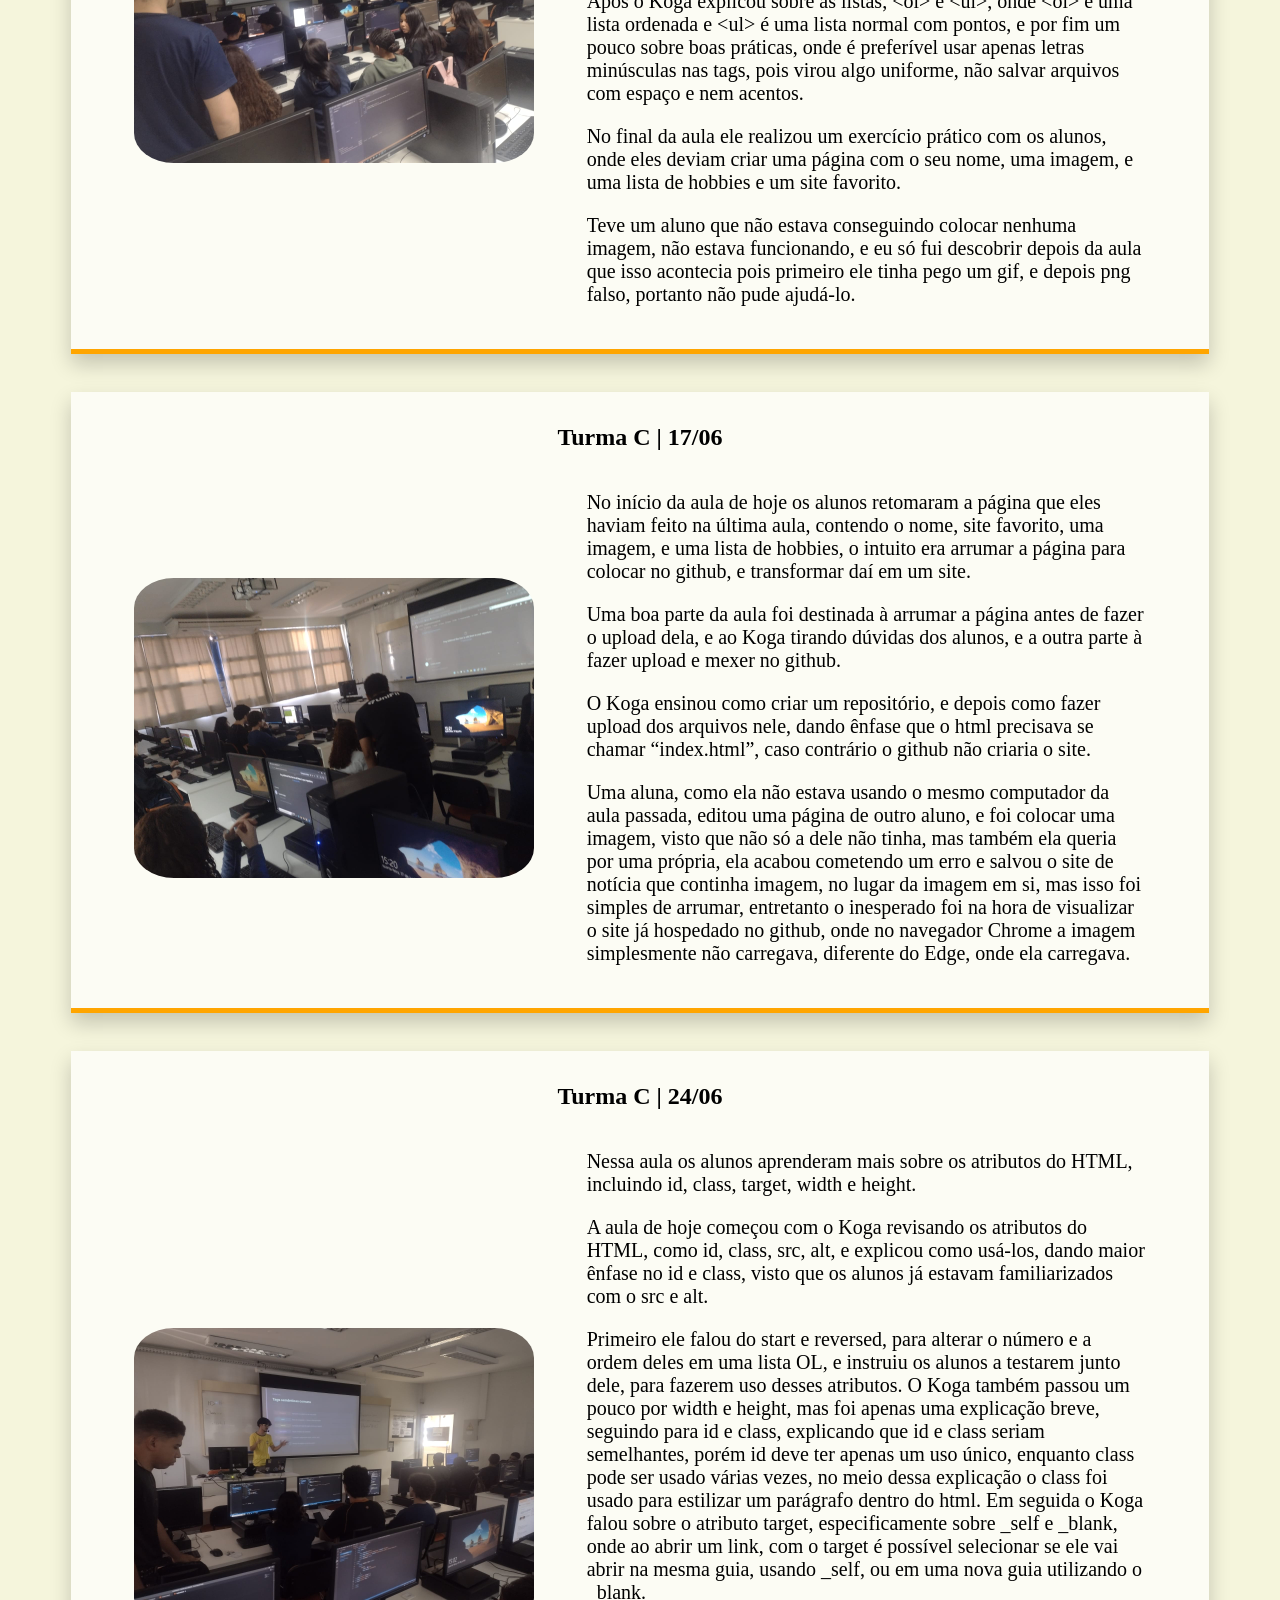
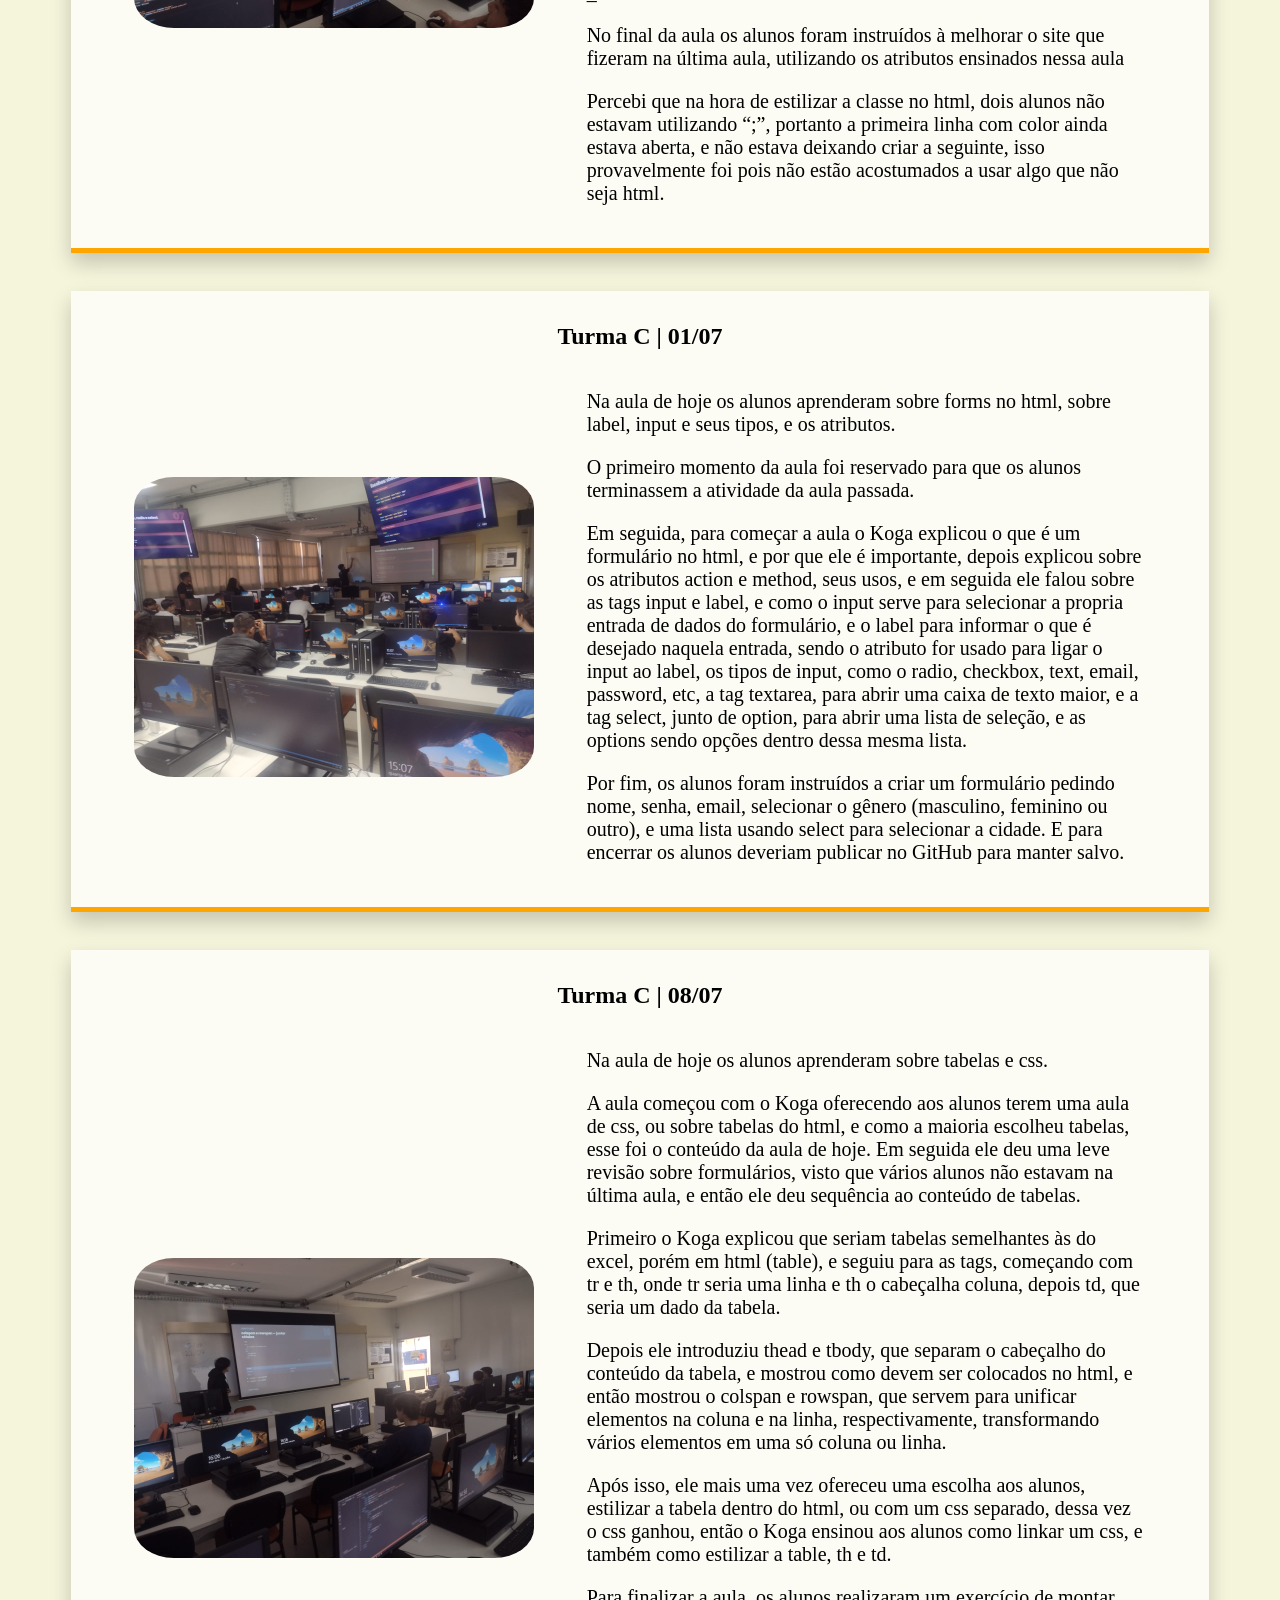
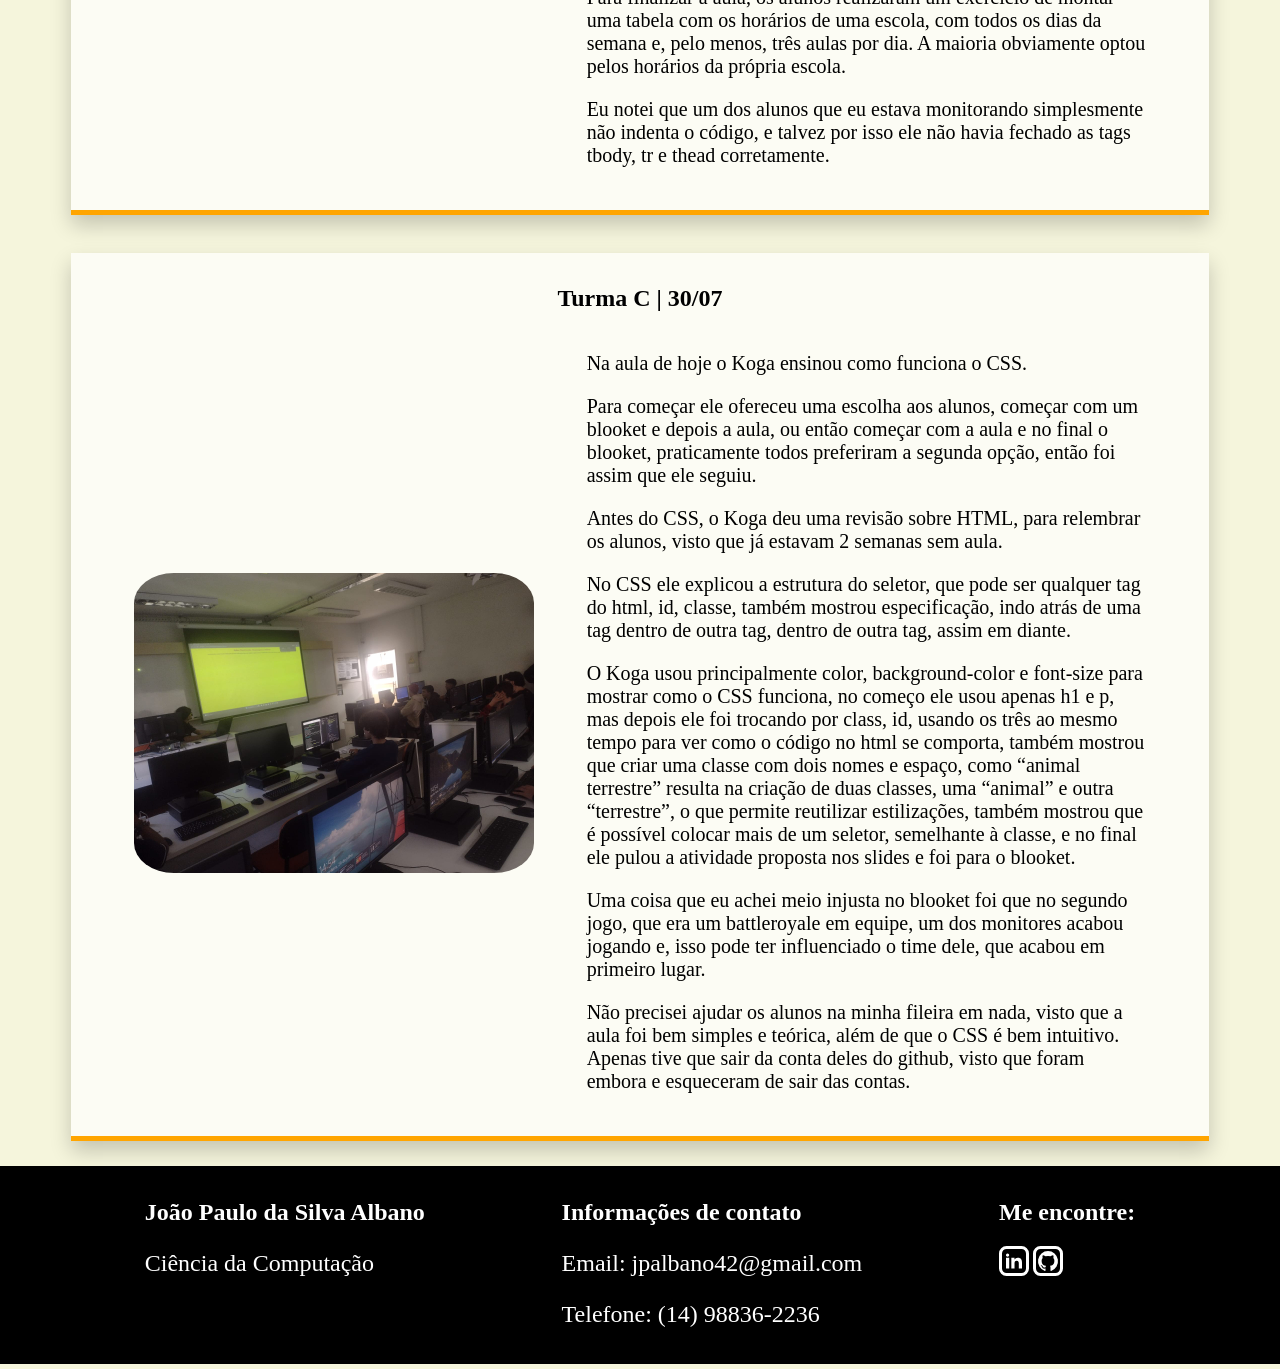
==== commit 7d97af14: "correções e aulas" ====
--- a/pensamento/bim2.html
+++ b/pensamento/bim2.html
@@ -186,9 +186,13 @@
             </div>
         </div>
     </section>
+    <dialog class="modal">
+        <img src="" alt="" class="foto-expandida">
+    </dialog>
+    <script src="../script.js"></script>
 </body>
 <footer>
-    <div class="rodape">
+    <section class="footerTxt">
         <div>
             <h2>João Paulo da Silva Albano</h2>
             <p>Ciência da Computação</p>
@@ -200,7 +204,7 @@
         </div>
         <div>
             <h2>Me encontre:</h2>
-            <a href="https://www.linkedin.com/in/jo%C3%A3o-paulo-da-silva-albano-82b1b13b4">
+                <a href="https://www.linkedin.com/in/jo%C3%A3o-paulo-da-silva-albano-82b1b13b4">
                 <svg class="w-6 h-6 text-gray-800 dark:text-white" aria-hidden="true" xmlns="http://www.w3.org/2000/svg" width="24" height="24" fill="currentColor" viewBox="0 0 24 24">
                     <path fill-rule="evenodd" d="M12.51 8.796v1.697a3.738 3.738 0 0 1 3.288-1.684c3.455 0 4.202 2.16 4.202 4.97V19.5h-3.2v-5.072c0-1.21-.244-2.766-2.128-2.766-1.827 0-2.139 1.317-2.139 2.676V19.5h-3.19V8.796h3.168ZM7.2 6.106a1.61 1.61 0 0 1-.988 1.483 1.595 1.595 0 0 1-1.743-.348A1.607 1.607 0 0 1 5.6 4.5a1.601 1.601 0 0 1 1.6 1.606Z" clip-rule="evenodd"/>
                     <path d="M7.2 8.809H4V19.5h3.2V8.809Z"/>
@@ -212,6 +216,6 @@
                 </svg>
             </a>
         </div>
-    </div>
+    </section>
 </footer>
 </html>
--- a/style.css
+++ b/style.css
@@ -42,14 +42,10 @@
     transform: scale(1.05);
     box-shadow: 0 10px 20px rgba(0, 0, 0, 0.2);
 }
-.rodape {
-    display: flex;
-    justify-content: space-between;
-    gap: 300px;
-}
 footer {
     background-color: black;
     margin: -1%;
+    padding: 1%;
 }
 .box {
     display: flex;
@@ -68,11 +64,10 @@
     display: flex;
     align-items: center;
 }
-footer {
+.footerTxt {
     display: flex;
-    flex-direction: column;
+    justify-content: space-evenly;
     align-items: flex-start;
-    padding: 0% 5%;
     color: white;
 }
 p {
@@ -96,7 +91,7 @@
     gap: 16px;
 }
 .conteudo {
-    padding-left: 15%;
+    margin-left: 20%;
 }
 .conteudo p {
     font-size: 20px;
@@ -151,4 +146,20 @@
     height: 25%;
     border-radius: 100%;
     border: solid orange;
+}
+.modal {
+  border: none;
+  background: transparent;
+  padding: 0;
+  max-width: 90vw;
+  max-height: 90vh;
+}
+.modal::backdrop {
+  background: rgba(0, 0, 0, 0.85);
+}
+.foto-expandida {
+  max-width: 90vw;
+  max-height: 85vh;
+  display: block;
+  border-radius: 8px;
 }
